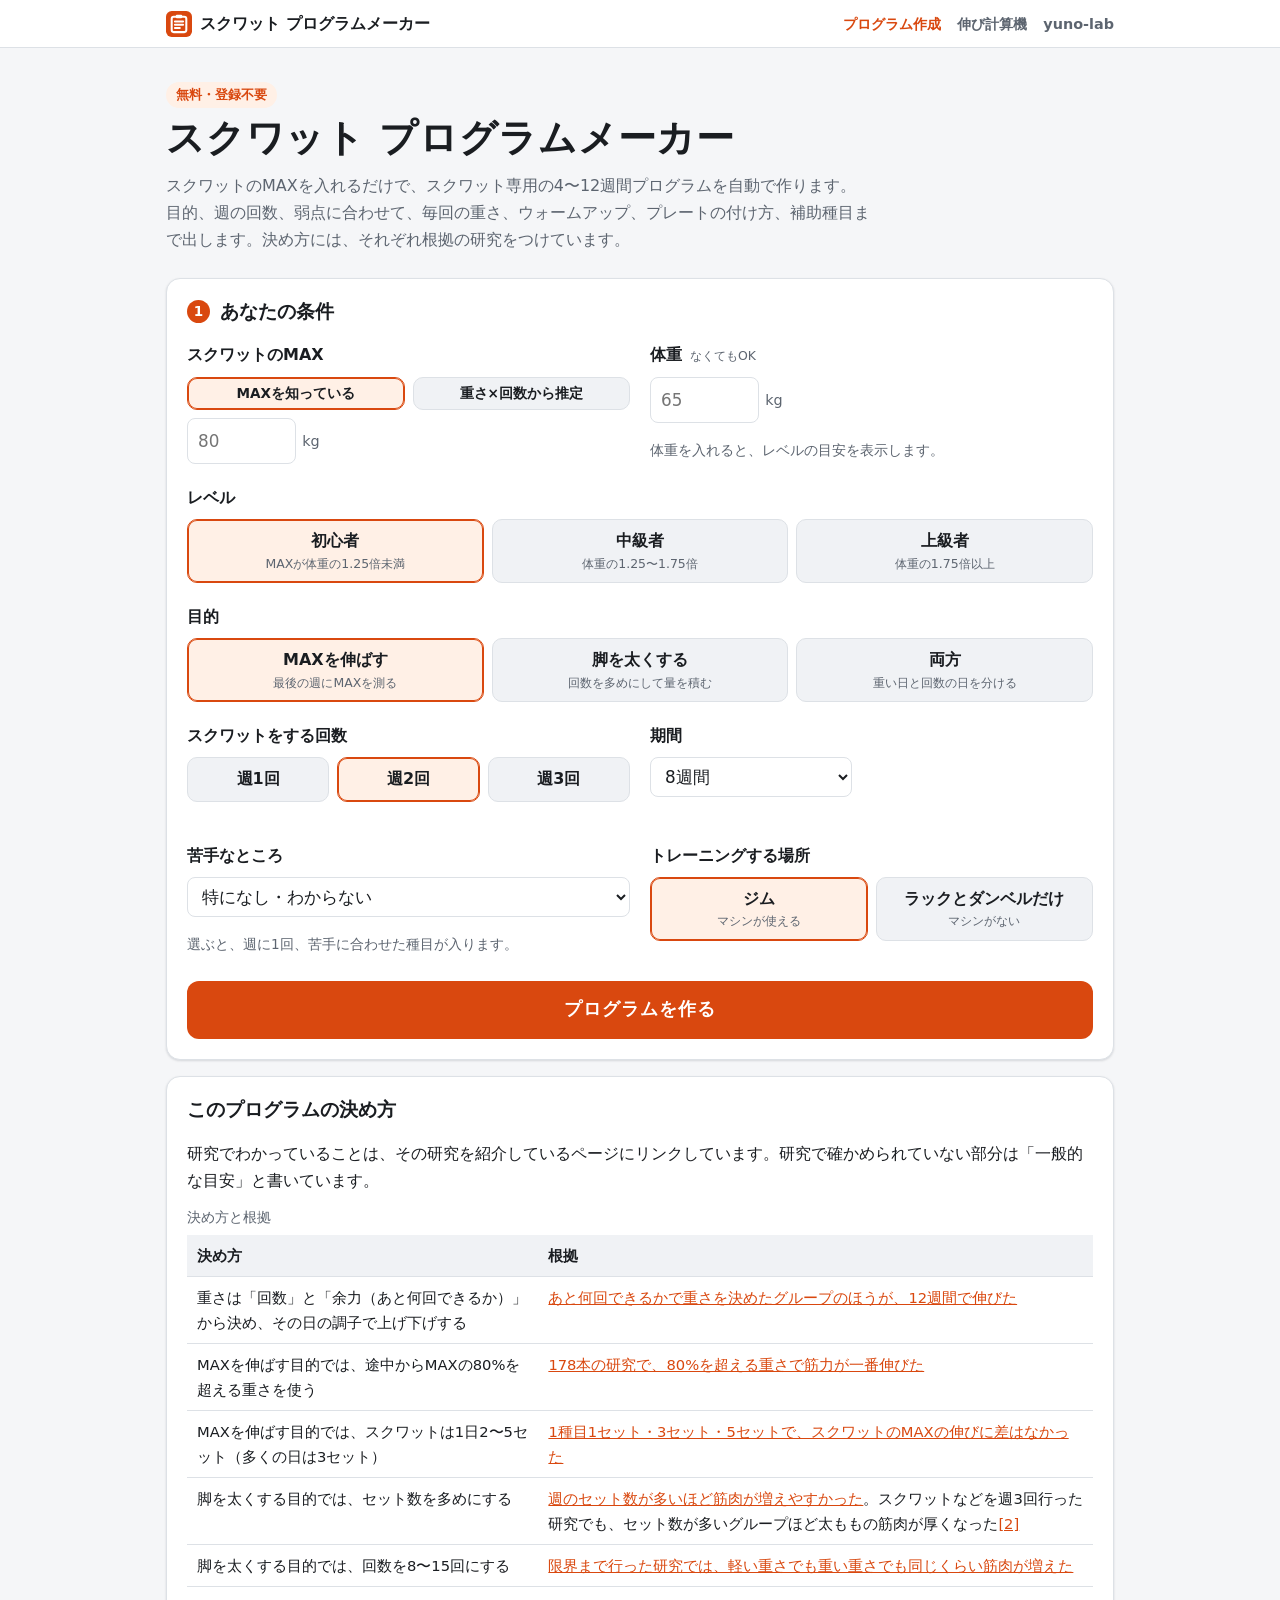
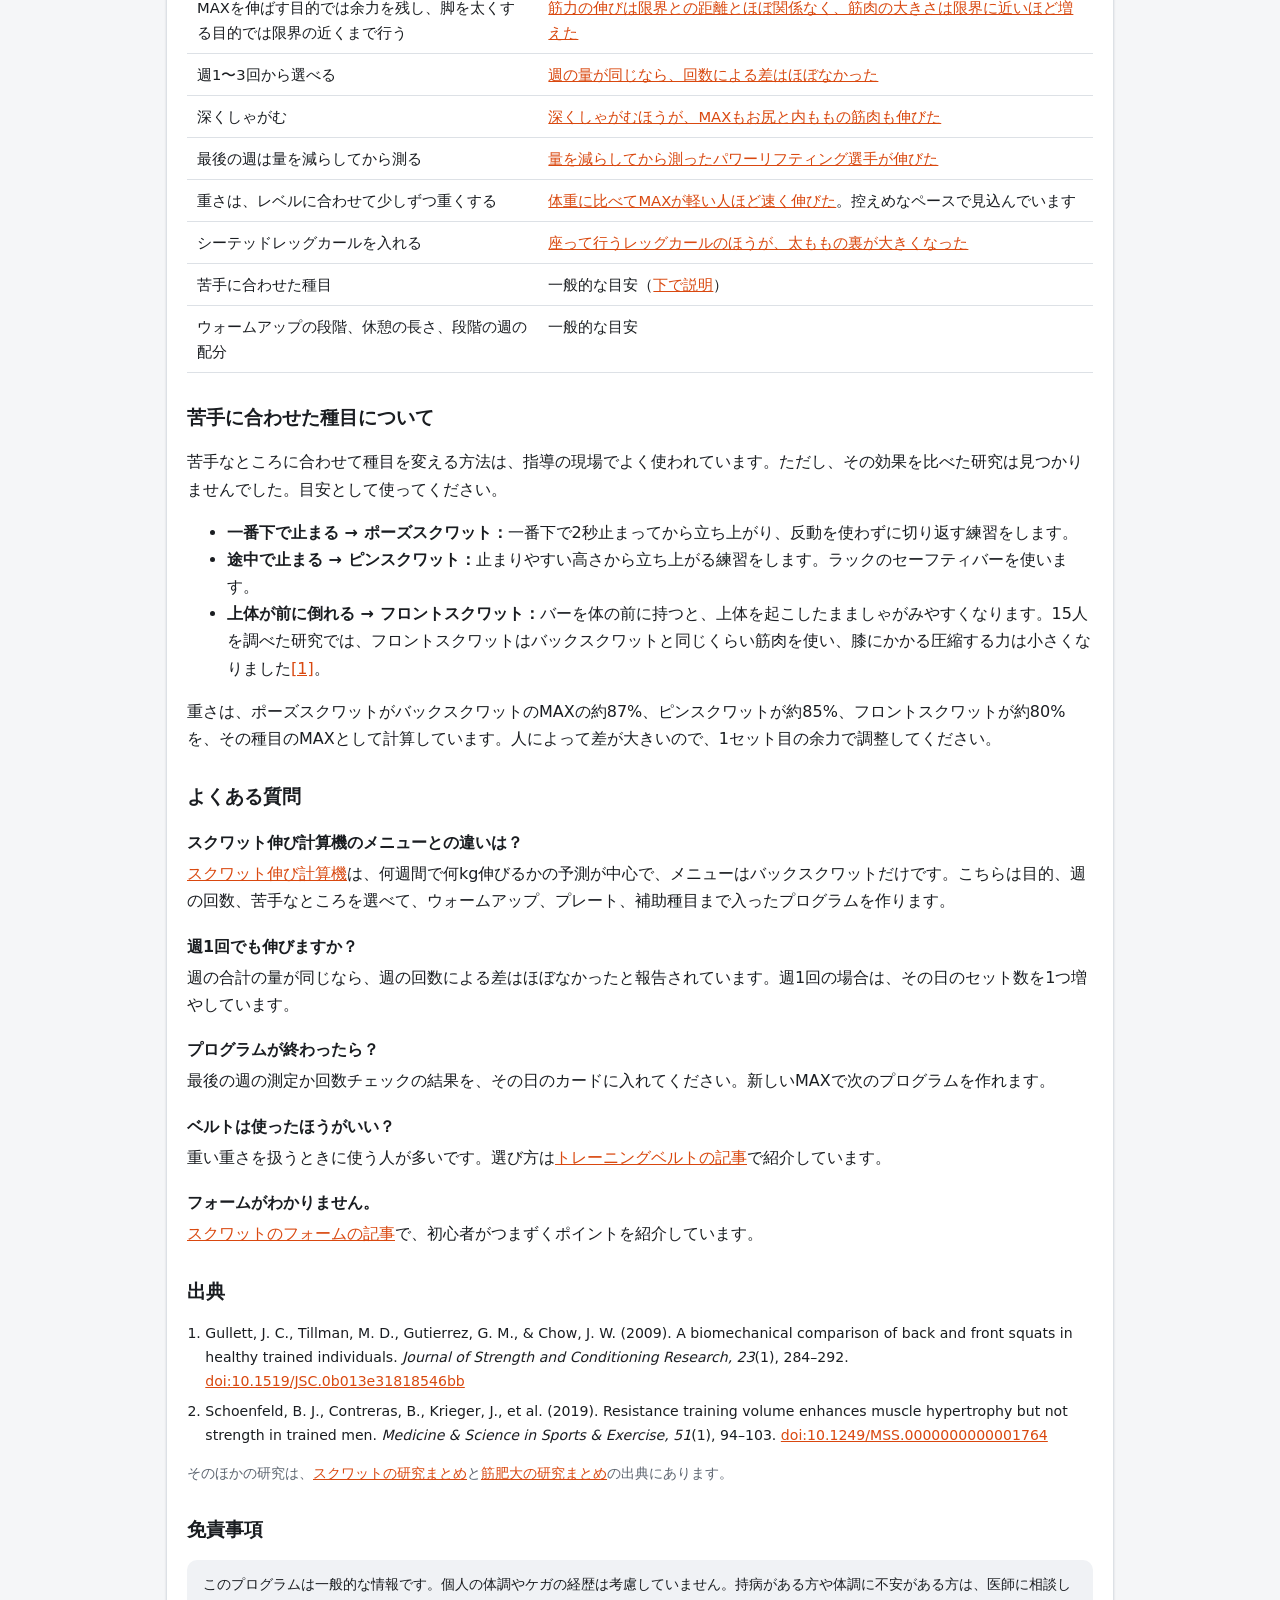
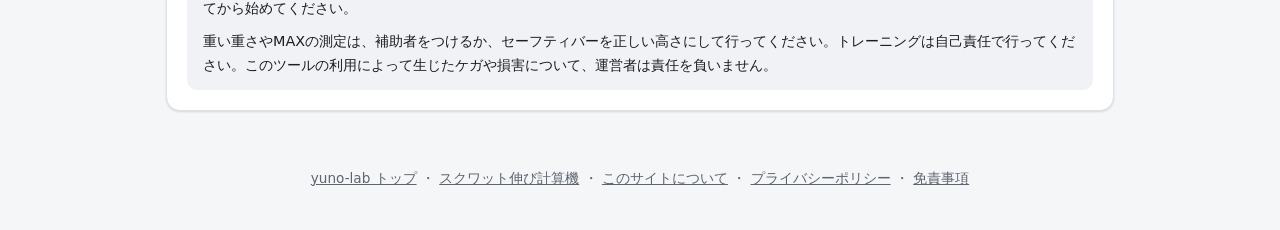
==== index.html @ 6d6df9e2 "Add squat program maker Builds a 4-12 week squat program from the lifter's max, level, goal, frequen" ====
<!doctype html>
<html lang="ja">
<head>
<meta charset="utf-8">
<meta name="viewport" content="width=device-width, initial-scale=1, viewport-fit=cover">
<title>スクワット プログラムメーカー｜MAXを入れるだけでスクワット専用メニューを自動作成</title>
<meta name="description" content="スクワットのMAXを入れるだけで、4〜12週間のスクワット専用プログラムを自動で作ります。目的（MAX・脚の太さ）、週の回数、弱点に合わせて、毎回の重さ、ウォームアップ、プレートの付け方、補助種目まで出します。研究にもとづく決め方で、根拠つき。無料・登録不要。">
<link rel="canonical" href="https://yuno-lab.com/squat-program/">
<meta property="og:type" content="website">
<meta property="og:title" content="スクワット プログラムメーカー">
<meta property="og:description" content="MAXを入れるだけで、スクワット専用の4〜12週間プログラムを自動で作ります。重さ、ウォームアップ、プレート、補助種目まで。">
<meta property="og:url" content="https://yuno-lab.com/squat-program/">
<meta property="og:image" content="https://yuno-lab.com/squat-program/og.png">
<meta property="og:locale" content="ja_JP">
<meta name="twitter:card" content="summary_large_image">
<meta name="theme-color" content="#d9480f">
<link rel="icon" href="favicon.svg" type="image/svg+xml">
<link rel="stylesheet" href="css/style.css">
<script type="application/ld+json">
{
  "@context": "https://schema.org",
  "@type": "WebApplication",
  "name": "スクワット プログラムメーカー",
  "url": "https://yuno-lab.com/squat-program/",
  "description": "スクワットのMAXを入れるだけで、目的・週の回数・弱点に合わせた4〜12週間のスクワット専用プログラムを自動で作るWebツール。",
  "applicationCategory": "HealthApplication",
  "operatingSystem": "All",
  "inLanguage": "ja",
  "offers": { "@type": "Offer", "price": "0", "priceCurrency": "JPY" }
}
</script>
<script async src="https://pagead2.googlesyndication.com/pagead/js/adsbygoogle.js?client=ca-pub-7280043806672538"
     crossorigin="anonymous"></script>
</head>
<body>

<nav class="topnav" aria-label="サイト内">
  <div class="wrap">
    <a class="brand" href="index.html"><img src="favicon.svg" alt="" width="26" height="26">スクワット プログラムメーカー</a>
    <ul>
      <li><a class="navlink" href="index.html" aria-current="page">プログラム作成</a></li>
      <li><a class="navlink" href="/squat-goal/">伸び計算機</a></li>
      <li><a class="navlink" href="/">yuno-lab</a></li>
    </ul>
  </div>
</nav>

<header class="site-header">
  <div class="wrap">
    <p class="eyebrow">無料・登録不要</p>
    <h1>スクワット プログラムメーカー</h1>
    <p class="lead">スクワットのMAXを入れるだけで、スクワット専用の4〜12週間プログラムを自動で作ります。目的、週の回数、弱点に合わせて、毎回の重さ、ウォームアップ、プレートの付け方、補助種目まで出します。決め方には、それぞれ根拠の研究をつけています。</p>
  </div>
</header>

<main class="wrap">

  <section class="card" id="form-section" aria-labelledby="form-title">
    <h2 id="form-title"><span class="step-num">1</span>あなたの条件</h2>
    <form id="prog-form" novalidate>
      <p class="error" id="form-error" role="alert" hidden></p>

      <div class="field-grid">
        <div class="field">
          <span class="field-name" id="max-label">スクワットのMAX</span>
          <div class="seg seg-compact seg-mini" role="radiogroup" aria-labelledby="max-label">
            <label><input type="radio" name="mode" value="max" checked><span>MAXを知っている</span></label>
            <label><input type="radio" name="mode" value="reps"><span>重さ×回数から推定</span></label>
          </div>
          <div id="max-field">
            <span class="num"><input type="number" name="max" inputmode="decimal" min="20" max="400" step="0.5" placeholder="80" aria-label="スクワットのMAX（kg）"><span class="unit">kg</span></span>
          </div>
          <div id="reps-field" hidden>
            <span class="num"><input type="number" name="liftW" inputmode="decimal" min="20" max="400" step="0.5" placeholder="70" aria-label="挙げた重さ（kg）"><span class="unit">kg</span></span>
            <span class="times">×</span>
            <span class="num"><input type="number" name="liftR" inputmode="numeric" min="1" max="20" step="1" placeholder="5" aria-label="回数"><span class="unit">回</span></span>
            <p class="hint" id="est-out" aria-live="polite"></p>
            <p class="hint">限界まで挙げた回数を入れます。10回を超える場合は、10回として計算します。</p>
          </div>
        </div>

        <label class="field">
          <span class="field-name">体重<small>なくてもOK</small></span>
          <span class="num"><input type="number" name="bw" inputmode="decimal" min="30" max="200" step="0.1" placeholder="65"><span class="unit">kg</span></span>
          <span class="hint" id="level-hint" aria-live="polite">体重を入れると、レベルの目安を表示します。</span>
        </label>
      </div>

      <fieldset>
        <legend>レベル</legend>
        <div class="seg">
          <label><input type="radio" name="level" value="beginner" checked><span>初心者<small>MAXが体重の1.25倍未満</small></span></label>
          <label><input type="radio" name="level" value="intermediate"><span>中級者<small>体重の1.25〜1.75倍</small></span></label>
          <label><input type="radio" name="level" value="advanced"><span>上級者<small>体重の1.75倍以上</small></span></label>
        </div>
      </fieldset>

      <fieldset>
        <legend>目的</legend>
        <div class="seg">
          <label><input type="radio" name="goal" value="strength" checked><span>MAXを伸ばす<small>最後の週にMAXを測る</small></span></label>
          <label><input type="radio" name="goal" value="hypertrophy"><span>脚を太くする<small>回数を多めにして量を積む</small></span></label>
          <label><input type="radio" name="goal" value="both"><span>両方<small>重い日と回数の日を分ける</small></span></label>
        </div>
      </fieldset>

      <div class="field-grid">
        <fieldset class="field">
          <legend>スクワットをする回数</legend>
          <div class="seg seg-compact">
            <label><input type="radio" name="freq" value="1"><span>週1回</span></label>
            <label><input type="radio" name="freq" value="2" checked><span>週2回</span></label>
            <label><input type="radio" name="freq" value="3"><span>週3回</span></label>
          </div>
        </fieldset>
        <label class="field">
          <span class="field-name">期間</span>
          <select name="weeks">
            <option value="4">4週間</option>
            <option value="6">6週間</option>
            <option value="8" selected>8週間</option>
            <option value="10">10週間</option>
            <option value="12">12週間</option>
          </select>
        </label>
      </div>

      <div class="field-grid">
        <label class="field">
          <span class="field-name">苦手なところ</span>
          <select name="weak" class="select-wide">
            <option value="none" selected>特になし・わからない</option>
            <option value="bottom">しゃがんだ一番下で止まる</option>
            <option value="middle">立ち上がる途中で止まる</option>
            <option value="lean">上体が前に倒れる</option>
          </select>
          <span class="hint">選ぶと、週に1回、苦手に合わせた種目が入ります。</span>
        </label>
        <fieldset class="field">
          <legend>トレーニングする場所</legend>
          <div class="seg">
            <label><input type="radio" name="equip" value="gym" checked><span>ジム<small>マシンが使える</small></span></label>
            <label><input type="radio" name="equip" value="rack"><span>ラックとダンベルだけ<small>マシンがない</small></span></label>
          </div>
        </fieldset>
      </div>

      <button type="submit" class="primary">プログラムを作る</button>
    </form>
  </section>

  <section id="result" aria-labelledby="result-title" hidden>
    <div class="card">
      <h2 id="result-title"><span class="step-num">2</span>あなたのスクワットプログラム</h2>
      <p class="summary-meta" id="summary-meta"></p>
      <ul class="summary-list fact-list" id="fact-list"></ul>
      <p class="progress-row"><span id="progress-text"></span><button type="button" class="link-btn" id="reset-done" hidden>チェックを消す</button></p>
      <p class="hint">「やった」のチェックは、この端末のブラウザだけに保存されます。</p>
      <p class="more-link"><a id="calc-link" href="/squat-goal/">この期間で何kg伸びそうか、スクワット伸び計算機で見る</a></p>

      <div class="rules">
        <p><strong>重さの調整：</strong>表の重さは目安です。1セット目で余力が指定より2回以上多ければ、次のセットから2.5〜5kg上げます。余力がなければ2.5〜5kg下げます。<a class="cite-chip" href="/squat-goal/evidence.html#autoreg">根拠</a></p>
        <p><strong>予定の回数ができなかったら：</strong>その日は無理をせずに終えて、次回は同じ重さでやり直します。2回続けてできなければ、MAXを5%下げて作り直します。<span class="cite-chip cite-none">一般的な目安</span></p>
        <p><strong>しゃがむ深さ：</strong>太ももが床と平行になるより深くしゃがみます。<a class="cite-chip" href="/squat-goal/evidence.html#depth">根拠</a></p>
      </div>

      <div class="actions">
        <button type="button" class="secondary" id="share-btn">このプログラムのリンクをコピー</button>
        <button type="button" class="secondary" id="print-btn">印刷する</button>
      </div>
      <div class="share-box" id="share-box" hidden>
        <input type="text" id="share-url" readonly aria-label="共有リンク">
        <p class="share-status" id="share-status" role="status"></p>
      </div>
    </div>

    <div class="tabs" role="tablist" aria-label="週を選ぶ" id="week-tabs"></div>
    <div id="week-panels"></div>
    <p class="warmup-note">プレートは、20kgのバーに付ける片側の重さ（kg）です。痛みが出た種目は中止してください。ベンチプレスやデッドリフトも組みたい場合は、<a href="/big3-menu/">BIG3 メニューメーカー</a>を使ってください。</p>
  </section>

  <section class="card article" aria-labelledby="how-title">
    <h2 id="how-title">このプログラムの決め方</h2>
    <p>研究でわかっていることは、その研究を紹介しているページにリンクしています。研究で確かめられていない部分は「一般的な目安」と書いています。</p>
    <div class="table-wrap">
      <table class="data-table">
        <caption>決め方と根拠</caption>
        <thead><tr><th scope="col">決め方</th><th scope="col">根拠</th></tr></thead>
        <tbody>
          <tr><td>重さは「回数」と「余力（あと何回できるか）」から決め、その日の調子で上げ下げする</td><td><a href="/squat-goal/evidence.html#autoreg">あと何回できるかで重さを決めたグループのほうが、12週間で伸びた</a></td></tr>
          <tr><td>MAXを伸ばす目的では、途中からMAXの80%を超える重さを使う</td><td><a href="/squat-goal/evidence.html#load">178本の研究で、80%を超える重さで筋力が一番伸びた</a></td></tr>
          <tr><td>MAXを伸ばす目的では、スクワットは1日2〜5セット（多くの日は3セット）</td><td><a href="/squat-goal/evidence.html#volume">1種目1セット・3セット・5セットで、スクワットのMAXの伸びに差はなかった</a></td></tr>
          <tr><td>脚を太くする目的では、セット数を多めにする</td><td><a href="/body-menu/evidence.html#volume">週のセット数が多いほど筋肉が増えやすかった</a>。スクワットなどを週3回行った研究でも、セット数が多いグループほど太ももの筋肉が厚くなった<a href="#ref-2">[2]</a></td></tr>
          <tr><td>脚を太くする目的では、回数を8〜15回にする</td><td><a href="/body-menu/evidence.html#load">限界まで行った研究では、軽い重さでも重い重さでも同じくらい筋肉が増えた</a></td></tr>
          <tr><td>MAXを伸ばす目的では余力を残し、脚を太くする目的では限界の近くまで行う</td><td><a href="/squat-goal/evidence.html#failure">筋力の伸びは限界との距離とほぼ関係なく、筋肉の大きさは限界に近いほど増えた</a></td></tr>
          <tr><td>週1〜3回から選べる</td><td><a href="/squat-goal/evidence.html#frequency">週の量が同じなら、回数による差はほぼなかった</a></td></tr>
          <tr><td>深くしゃがむ</td><td><a href="/squat-goal/evidence.html#depth">深くしゃがむほうが、MAXもお尻と内ももの筋肉も伸びた</a></td></tr>
          <tr><td>最後の週は量を減らしてから測る</td><td><a href="/squat-goal/evidence.html#taper">量を減らしてから測ったパワーリフティング選手が伸びた</a></td></tr>
          <tr><td>重さは、レベルに合わせて少しずつ重くする</td><td><a href="/squat-goal/evidence.html#rate">体重に比べてMAXが軽い人ほど速く伸びた</a>。控えめなペースで見込んでいます</td></tr>
          <tr><td>シーテッドレッグカールを入れる</td><td><a href="/body-menu/evidence.html#length">座って行うレッグカールのほうが、太ももの裏が大きくなった</a></td></tr>
          <tr><td>苦手に合わせた種目</td><td>一般的な目安（<a href="#weak">下で説明</a>）</td></tr>
          <tr><td>ウォームアップの段階、休憩の長さ、段階の週の配分</td><td>一般的な目安</td></tr>
        </tbody>
      </table>
    </div>

    <h2 id="weak">苦手に合わせた種目について</h2>
    <p>苦手なところに合わせて種目を変える方法は、指導の現場でよく使われています。ただし、その効果を比べた研究は見つかりませんでした。目安として使ってください。</p>
    <ul>
      <li><strong>一番下で止まる → ポーズスクワット：</strong>一番下で2秒止まってから立ち上がり、反動を使わずに切り返す練習をします。</li>
      <li><strong>途中で止まる → ピンスクワット：</strong>止まりやすい高さから立ち上がる練習をします。ラックのセーフティバーを使います。</li>
      <li><strong>上体が前に倒れる → フロントスクワット：</strong>バーを体の前に持つと、上体を起こしたまましゃがみやすくなります。15人を調べた研究では、フロントスクワットはバックスクワットと同じくらい筋肉を使い、膝にかかる圧縮する力は小さくなりました<a href="#ref-1">[1]</a>。</li>
    </ul>
    <p>重さは、ポーズスクワットがバックスクワットのMAXの約87%、ピンスクワットが約85%、フロントスクワットが約80%を、その種目のMAXとして計算しています。人によって差が大きいので、1セット目の余力で調整してください。</p>

    <h2>よくある質問</h2>
    <h3>スクワット伸び計算機のメニューとの違いは？</h3>
    <p><a href="/squat-goal/">スクワット伸び計算機</a>は、何週間で何kg伸びるかの予測が中心で、メニューはバックスクワットだけです。こちらは目的、週の回数、苦手なところを選べて、ウォームアップ、プレート、補助種目まで入ったプログラムを作ります。</p>
    <h3>週1回でも伸びますか？</h3>
    <p>週の合計の量が同じなら、週の回数による差はほぼなかったと報告されています。週1回の場合は、その日のセット数を1つ増やしています。</p>
    <h3>プログラムが終わったら？</h3>
    <p>最後の週の測定か回数チェックの結果を、その日のカードに入れてください。新しいMAXで次のプログラムを作れます。</p>
    <h3>ベルトは使ったほうがいい？</h3>
    <p>重い重さを扱うときに使う人が多いです。選び方は<a href="/big3-menu/articles/belt.html">トレーニングベルトの記事</a>で紹介しています。</p>
    <h3>フォームがわかりません。</h3>
    <p><a href="/big3-menu/articles/squat-form.html">スクワットのフォームの記事</a>で、初心者がつまずくポイントを紹介しています。</p>

    <h2 id="refs">出典</h2>
    <ol class="ref-list">
      <li id="ref-1">Gullett, J. C., Tillman, M. D., Gutierrez, G. M., &amp; Chow, J. W. (2009). A biomechanical comparison of back and front squats in healthy trained individuals. <i>Journal of Strength and Conditioning Research, 23</i>(1), 284–292. <a href="https://doi.org/10.1519/JSC.0b013e31818546bb">doi:10.1519/JSC.0b013e31818546bb</a></li>
      <li id="ref-2">Schoenfeld, B. J., Contreras, B., Krieger, J., et al. (2019). Resistance training volume enhances muscle hypertrophy but not strength in trained men. <i>Medicine &amp; Science in Sports &amp; Exercise, 51</i>(1), 94–103. <a href="https://doi.org/10.1249/MSS.0000000000001764">doi:10.1249/MSS.0000000000001764</a></li>
    </ol>
    <p class="cite">そのほかの研究は、<a href="/squat-goal/evidence.html">スクワットの研究まとめ</a>と<a href="/body-menu/evidence.html">筋肥大の研究まとめ</a>の出典にあります。</p>

    <h2 id="disclaimer">免責事項</h2>
    <div class="disclaimer">
      <p>このプログラムは一般的な情報です。個人の体調やケガの経歴は考慮していません。持病がある方や体調に不安がある方は、医師に相談してから始めてください。</p>
      <p>重い重さやMAXの測定は、補助者をつけるか、セーフティバーを正しい高さにして行ってください。トレーニングは自己責任で行ってください。このツールの利用によって生じたケガや損害について、運営者は責任を負いません。</p>
    </div>
  </section>
</main>

<footer class="site-footer">
  <div class="wrap">
    <a href="/">yuno-lab トップ</a>
    <span aria-hidden="true">・</span>
    <a href="/squat-goal/">スクワット伸び計算機</a>
    <span aria-hidden="true">・</span>
    <a href="/about.html">このサイトについて</a>
    <span aria-hidden="true">・</span>
    <a href="/privacy.html">プライバシーポリシー</a>
    <span aria-hidden="true">・</span>
    <a href="#disclaimer">免責事項</a>
  </div>
</footer>

<script src="js/sp-data.js"></script>
<script src="js/sp-program.js"></script>
<script src="js/app.js"></script>
</body>
</html>
---- css/style.css ----
/* BIG3 メニューメーカー */

:root {
  --bg: #f5f6f8;
  --surface: #ffffff;
  --surface-2: #f0f2f5;
  --text: #1a1d21;
  --muted: #5d6570;
  --border: #dde1e6;
  --accent: #d9480f;
  --accent-hover: #bf3f0c;
  --accent-ink: #ffffff;
  --accent-soft: #fff0e6;
  --light: #1864ab;
  --light-soft: #e7f0fa;
  --test: #a61e4d;
  --test-soft: #fcebf1;
  --acc: #5f3dc4;
  --acc-soft: #efeafd;
  --error: #c92a2a;
  --error-soft: #fdecec;
  --radius: 14px;
  --shadow: 0 1px 2px rgba(16, 24, 40, .06), 0 1px 3px rgba(16, 24, 40, .08);
  color-scheme: light;
}

@media (prefers-color-scheme: dark) {
  :root {
    --bg: #0f1216;
    --surface: #171b21;
    --surface-2: #1f252c;
    --text: #e6e8eb;
    --muted: #9aa3ad;
    --border: #2b323a;
    --accent: #ff8b4d;
    --accent-hover: #ffa06b;
    --accent-ink: #1b0d05;
    --accent-soft: #2c1a10;
    --light: #74b0f0;
    --light-soft: #132436;
    --test: #f283a9;
    --test-soft: #34161f;
    --acc: #b3a1f7;
    --acc-soft: #221c38;
    --error: #ff8787;
    --error-soft: #3a1717;
    --shadow: none;
    color-scheme: dark;
  }
}

* { box-sizing: border-box; }

html { -webkit-text-size-adjust: 100%; }

body {
  margin: 0;
  background: var(--bg);
  color: var(--text);
  font-family: "Hiragino Sans", "Hiragino Kaku Gothic ProN", "Noto Sans JP", "Yu Gothic UI", "Yu Gothic", Meiryo, system-ui, sans-serif;
  font-size: 16px;
  line-height: 1.7;
  padding-top: env(safe-area-inset-top, 0px);
  padding-bottom: env(safe-area-inset-bottom, 0px);
}

[hidden] { display: none !important; }

a { color: var(--accent); }

.wrap {
  max-width: 980px;
  margin: 0 auto;
  padding-inline: 16px;
}

/* ---- ヘッダー ---- */
.site-header { padding-block: 32px 8px; }
.eyebrow {
  display: inline-block;
  margin: 0 0 6px;
  padding: 2px 10px;
  border-radius: 999px;
  background: var(--accent-soft);
  color: var(--accent);
  font-size: .8rem;
  font-weight: 700;
}
.site-header h1 {
  margin: 0;
  font-size: clamp(1.7rem, 6vw, 2.4rem);
  line-height: 1.25;
  letter-spacing: .02em;
}
.lead { margin: 10px 0 0; color: var(--muted); max-width: 44em; }

main { padding-bottom: 32px; }

/* ---- カード ---- */
.card {
  background: var(--surface);
  border: 1px solid var(--border);
  border-radius: var(--radius);
  padding: 20px;
  margin-block: 16px;
  box-shadow: var(--shadow);
}
h2 { font-size: 1.2rem; margin: 0 0 16px; line-height: 1.4; display: flex; align-items: center; gap: 10px; }
.step-num {
  display: inline-grid;
  place-items: center;
  width: 1.7em;
  height: 1.7em;
  border-radius: 50%;
  background: var(--accent);
  color: var(--accent-ink);
  font-size: .85rem;
  flex: none;
}
.hint { color: var(--muted); font-size: .85rem; margin: 8px 0 0; }

/* ---- フォーム ---- */
fieldset { border: 0; margin: 0 0 20px; padding: 0; min-width: 0; }
legend { font-weight: 700; margin-bottom: 8px; padding: 0; }

.seg { display: flex; flex-wrap: wrap; gap: 8px; }
.seg label { position: relative; flex: 1 1 180px; }
.seg-compact label { flex-basis: 96px; }
.seg input {
  position: absolute;
  inset: 0;
  width: 100%;
  height: 100%;
  margin: 0;
  opacity: 0;
  cursor: pointer;
}
.seg span {
  display: block;
  height: 100%;
  padding: 10px 12px;
  border: 1px solid var(--border);
  border-radius: 10px;
  background: var(--surface-2);
  text-align: center;
  font-weight: 700;
  line-height: 1.4;
  cursor: pointer;
}
.seg small { display: block; margin-top: 2px; font-weight: 400; font-size: .78rem; color: var(--muted); }
.seg input:checked + span {
  border-color: var(--accent);
  background: var(--accent-soft);
  box-shadow: inset 0 0 0 1px var(--accent);
}
.seg input:focus-visible + span { outline: 3px solid var(--accent); outline-offset: 2px; }

.lifts { display: grid; gap: 10px; margin-bottom: 20px; }
.lift-row {
  display: grid;
  grid-template-columns: 15em 1fr;
  align-items: center;
  gap: 8px 12px;
  padding: 12px;
  border: 1px solid var(--border);
  border-radius: 10px;
  background: var(--surface-2);
}
.lift-name { font-weight: 700; line-height: 1.4; white-space: nowrap; }
.lift-name small { margin-left: 6px; font-weight: 400; font-size: .75rem; color: var(--muted); }
.lift-row.is-off .inputs { opacity: .45; }
.inputs { display: flex; flex-wrap: wrap; align-items: center; gap: 8px; }
.inputs .mode-reps { display: inline-flex; flex-wrap: wrap; align-items: center; gap: 8px; }
.num { display: inline-flex; align-items: center; gap: 6px; }
.num input {
  width: 6.5em;
  padding: 8px 10px;
  border: 1px solid var(--border);
  border-radius: 8px;
  background: var(--surface);
  color: var(--text);
  font: inherit;
  font-size: 1.05rem;
  font-variant-numeric: tabular-nums;
}
.num input:focus { outline: 2px solid var(--accent); outline-offset: 1px; }
.num input:disabled { cursor: not-allowed; }
.times { color: var(--muted); }
.check { display: inline-flex; align-items: center; gap: 8px; cursor: pointer; }
.check input { width: 18px; height: 18px; margin: 0; accent-color: var(--accent); flex: none; }

@media (max-width: 560px) {
  .lift-row { grid-template-columns: 1fr; }
}

.error {
  margin: 0 0 16px;
  padding: 10px 12px;
  border-radius: 8px;
  background: var(--error-soft);
  color: var(--error);
  font-weight: 700;
}

button { font: inherit; cursor: pointer; }
.primary {
  width: 100%;
  padding: 14px 20px;
  border: 0;
  border-radius: 12px;
  background: var(--accent);
  color: var(--accent-ink);
  font-size: 1.1rem;
  font-weight: 800;
  letter-spacing: .05em;
}
.primary:hover { background: var(--accent-hover); }
.primary:focus-visible, .secondary:focus-visible { outline: 3px solid var(--accent); outline-offset: 2px; }
.secondary {
  padding: 10px 16px;
  border: 1px solid var(--border);
  border-radius: 10px;
  background: var(--surface);
  color: var(--text);
  font-weight: 700;
}
.secondary:hover { border-color: var(--accent); }
.actions { display: flex; flex-wrap: wrap; gap: 8px; margin-top: 16px; }

/* ---- 結果: 概要 ---- */
.summary-meta { margin: -8px 0 12px; color: var(--muted); }
.summary-list {
  list-style: none;
  margin: 0;
  padding: 0;
  display: grid;
  grid-template-columns: repeat(auto-fit, minmax(140px, 1fr));
  gap: 8px;
}
.summary-list li {
  display: flex;
  flex-direction: column;
  padding: 10px 12px;
  border-radius: 10px;
  background: var(--surface-2);
}
.sum-name { font-weight: 700; }
.sum-val { font-variant-numeric: tabular-nums; }
.sum-tm { color: var(--muted); font-size: .85rem; font-variant-numeric: tabular-nums; }
.share-box { margin-top: 12px; }
.share-box input {
  width: 100%;
  padding: 8px 10px;
  border: 1px solid var(--border);
  border-radius: 8px;
  background: var(--surface-2);
  color: var(--text);
  font: inherit;
  font-size: .85rem;
}
.share-status { margin: 6px 0 0; color: var(--muted); font-size: .85rem; }

/* ---- 結果: 週タブ ---- */
.tabs {
  position: sticky;
  top: env(safe-area-inset-top, 0px);
  z-index: 5;
  display: flex;
  gap: 6px;
  margin-top: 8px;
  padding: 8px 2px;
  overflow-x: auto;
  background: var(--bg);
  scrollbar-width: thin;
}
.tab {
  flex: 0 0 auto;
  display: flex;
  flex-direction: column;
  align-items: center;
  min-width: 64px;
  padding: 6px 10px;
  border: 1px solid var(--border);
  border-radius: 10px;
  background: var(--surface);
  color: var(--text);
  font-weight: 700;
  line-height: 1.35;
}
.tab-tag { font-size: .7rem; color: var(--muted); }
.tab.is-light .tab-tag { color: var(--light); }
.tab.is-test .tab-tag { color: var(--test); }
.tab[aria-selected="true"] { background: var(--accent); border-color: var(--accent); color: var(--accent-ink); }
.tab[aria-selected="true"] .tab-tag { color: inherit; }
.tab:focus-visible { outline: 3px solid var(--accent); outline-offset: 2px; }

/* ---- 結果: 週と日 ---- */
.week-head h3 { margin: 12px 0 4px; font-size: 1.3rem; display: flex; align-items: center; flex-wrap: wrap; gap: 8px; }
.week-note { margin: 0 0 12px; color: var(--muted); }
.days { display: grid; grid-template-columns: repeat(auto-fill, minmax(280px, 1fr)); gap: 12px; }
.day {
  padding: 16px;
  border: 1px solid var(--border);
  border-radius: var(--radius);
  background: var(--surface);
  box-shadow: var(--shadow);
}
.day-title { margin: 0 0 10px; font-size: 1.05rem; display: flex; align-items: center; gap: 8px; }
.ex-list { list-style: none; margin: 0; padding: 0; display: grid; gap: 10px; }
.ex {
  padding: 10px 12px;
  border-left: 4px solid var(--accent);
  border-radius: 10px;
  background: var(--surface-2);
}
.ex.is-light { border-left-color: var(--light); }
.ex.ex-acc { border-left-color: var(--acc); }
.ex-top { display: flex; align-items: center; gap: 6px; font-weight: 700; }
.ex-load { display: flex; align-items: baseline; flex-wrap: wrap; gap: 4px 12px; }
.ex-weight { font-size: 1.65rem; font-weight: 800; line-height: 1.2; font-variant-numeric: tabular-nums; }
.ex-weight small { margin-left: 2px; font-size: .9rem; font-weight: 700; }
.ex-sets { font-weight: 700; }
.ex-meta { display: flex; flex-wrap: wrap; gap: 2px 14px; color: var(--muted); font-size: .85rem; }

.badge {
  display: inline-block;
  padding: 1px 8px;
  border-radius: 999px;
  background: var(--accent-soft);
  color: var(--accent);
  font-size: .72rem;
  font-weight: 700;
  line-height: 1.6;
  white-space: nowrap;
}
.badge-light { background: var(--light-soft); color: var(--light); }
.badge-test { background: var(--test-soft); color: var(--test); }
.badge-acc { background: var(--acc-soft); color: var(--acc); }

.day-test { border-color: var(--test); }
.day-lead { margin: 0 0 12px; color: var(--muted); font-size: .88rem; }
.test-lift { margin-bottom: 14px; padding: 10px 12px; border-radius: 10px; background: var(--surface-2); }
.test-lift h5 { margin: 0 0 4px; font-size: 1rem; }
.test-steps { margin: 0; padding-left: 1.4em; font-variant-numeric: tabular-nums; }
.test-steps li { margin: 3px 0; line-height: 1.45; }
.ts-weight { font-weight: 700; }
.ts-note { display: block; color: var(--muted); font-size: .8rem; }
.test-steps li.is-attempt .ts-weight { color: var(--test); }
.test-next { margin: 6px 0 0; font-size: .88rem; }

.warmup-note { margin-top: 16px; color: var(--muted); font-size: .9rem; }

/* ---- 解説 ---- */
.article h2 { margin-top: 32px; }
.article h2:first-child { margin-top: 0; }
.article h3 { margin: 18px 0 4px; font-size: 1rem; }
.article p { margin: 0 0 8px; }
.article ol { padding-left: 1.3em; }
.table-wrap { overflow-x: auto; margin-top: 12px; }
.plan-table { width: 100%; min-width: 320px; border-collapse: collapse; font-size: .92rem; font-variant-numeric: tabular-nums; }
.plan-table caption { text-align: left; color: var(--muted); font-size: .85rem; padding-bottom: 6px; }
.plan-table th, .plan-table td { padding: 8px 10px; border-bottom: 1px solid var(--border); text-align: left; white-space: nowrap; }
.plan-table thead th { background: var(--surface-2); }
.plan-table tr.is-light td { color: var(--light); }
.plan-table tr.is-test td { color: var(--test); }
.disclaimer { padding: 12px 16px; border-radius: 10px; background: var(--surface-2); font-size: .9rem; }
.disclaimer p:last-child { margin-bottom: 0; }

/* ---- フッター ---- */
.site-footer { padding-block: 8px 40px; text-align: center; color: var(--muted); font-size: .85rem; }
.site-footer a { color: inherit; }

/* ---- プライバシーポリシーなど本文ページ ---- */
.doc h2 { margin-top: 28px; }
.doc h2:first-of-type { margin-top: 0; }
.doc ul { padding-left: 1.3em; }
.back-link { display: inline-block; margin-top: 16px; }

/* ---- 上部ナビ ---- */
.topnav { border-bottom: 1px solid var(--border); background: var(--surface); }
.topnav .wrap {
  display: flex;
  flex-wrap: wrap;
  align-items: center;
  justify-content: space-between;
  gap: 6px 16px;
  padding-block: 10px;
}
.brand { display: inline-flex; align-items: center; gap: 8px; color: var(--text); font-weight: 800; text-decoration: none; }
.brand img { width: 26px; height: 26px; }
.topnav ul { display: flex; flex-wrap: wrap; gap: 4px 16px; margin: 0; padding: 0; list-style: none; }
.navlink { color: var(--muted); font-size: .9rem; font-weight: 700; text-decoration: none; }
.navlink:hover, .navlink[aria-current="page"] { color: var(--accent); }

/* ---- 記事ページ ---- */
.post { max-width: 760px; margin-inline: auto; }
.breadcrumb { margin: 16px 0 0; color: var(--muted); font-size: .8rem; }
.breadcrumb a { color: inherit; }
.post-header h1 { margin: 8px 0; font-size: clamp(1.5rem, 5vw, 2rem); line-height: 1.4; }
.post-meta { margin: 0; color: var(--muted); font-size: .85rem; }
.post-lead { margin: 16px 0 0; font-size: 1.05rem; }
.post-body { font-size: 1.02rem; }
.post-body h2 {
  display: block;
  margin: 36px 0 12px;
  padding-bottom: 6px;
  border-bottom: 2px solid var(--accent-soft);
  font-size: 1.3rem;
}
.post-body h3 { margin: 24px 0 8px; font-size: 1.08rem; }
.post-body p { margin: 0 0 14px; }
.post-body ul, .post-body ol { margin: 0 0 14px; padding-left: 1.4em; }
.post-body li { margin: 4px 0; }
.toc { margin: 20px 0 8px; padding: 12px 16px; border-radius: 10px; background: var(--surface-2); }
.toc p { margin: 0 0 4px; font-weight: 700; }
.toc ol { margin: 0; padding-left: 1.3em; }
.toc a { color: var(--text); }
.callout { margin: 16px 0; padding: 12px 16px; border-left: 4px solid var(--accent); border-radius: 0 10px 10px 0; background: var(--accent-soft); }
.callout.warn { border-left-color: var(--test); background: var(--test-soft); }
.callout.info { border-left-color: var(--light); background: var(--light-soft); }
.callout p:last-child, .callout ul:last-child { margin-bottom: 0; }
.data-table { width: 100%; min-width: 320px; border-collapse: collapse; font-size: .92rem; font-variant-numeric: tabular-nums; }
.data-table caption { padding-bottom: 6px; color: var(--muted); font-size: .85rem; text-align: left; }
.data-table th, .data-table td { padding: 8px 10px; border-bottom: 1px solid var(--border); text-align: left; vertical-align: top; }
.data-table thead th { background: var(--surface-2); white-space: nowrap; }
.cta { margin: 36px 0 8px; padding: 20px; border-radius: var(--radius); background: var(--accent-soft); text-align: center; }
.cta p { margin: 0 0 12px; font-weight: 700; }
.btn-link {
  display: inline-block;
  padding: 12px 22px;
  border-radius: 12px;
  background: var(--accent);
  color: var(--accent-ink);
  font-weight: 800;
  text-decoration: none;
}
.btn-link:hover { background: var(--accent-hover); }
.btn-link:focus-visible { outline: 3px solid var(--accent); outline-offset: 2px; }
.section-title { display: block; margin: 32px 0 12px; font-size: 1.1rem; }
.article-list {
  display: grid;
  grid-template-columns: repeat(auto-fill, minmax(260px, 1fr));
  gap: 12px;
  margin: 0;
  padding: 0;
  list-style: none;
}
.article-list a {
  display: block;
  height: 100%;
  padding: 16px;
  border: 1px solid var(--border);
  border-radius: var(--radius);
  background: var(--surface);
  color: var(--text);
  text-decoration: none;
  box-shadow: var(--shadow);
}
.article-list a:hover { border-color: var(--accent); }
.al-title { display: block; margin-bottom: 6px; font-weight: 800; line-height: 1.45; }
.al-desc { display: block; color: var(--muted); font-size: .88rem; line-height: 1.6; }
.calc {
  display: flex;
  flex-wrap: wrap;
  align-items: center;
  gap: 8px;
  margin: 12px 0 16px;
  padding: 16px;
  border-radius: 10px;
  background: var(--surface-2);
}
.calc-result { width: 100%; margin: 4px 0 0 !important; font-size: 1.2rem; font-weight: 800; font-variant-numeric: tabular-nums; }

/* ---- 印刷 ---- */
@media print {
  :root {
    --bg: #fff; --surface: #fff; --surface-2: #f3f4f6; --text: #000; --muted: #444; --border: #bbb;
    --accent: #b33c0c; --accent-soft: #fff; --light: #14508a; --light-soft: #fff;
    --test: #8a1a40; --test-soft: #fff; --acc: #4a2fa0; --acc-soft: #fff; --shadow: none;
    color-scheme: light;
  }
  body { font-size: 11pt; }
  .topnav, .site-header .eyebrow, .lead, #form-section, .tabs, .actions, .share-box, .article, .more-articles, .site-footer, .day-test button { display: none !important; }
  .site-header { padding-block: 0; }
  .week-panel[hidden] { display: block !important; }
  .week-panel { break-after: page; }
  .days { grid-template-columns: repeat(2, 1fr); }
  .day, .ex, .test-lift { break-inside: avoid; }
}

/* ---- ボディメイク メニューメーカー専用 ---- */
.sets-table { width: 100%; border-collapse: collapse; font-size: .92rem; font-variant-numeric: tabular-nums; }
.sets-table th, .sets-table td { padding: 6px 8px; border-bottom: 1px solid var(--border); text-align: left; vertical-align: middle; }
.sets-table thead th { background: var(--surface-2); white-space: nowrap; font-size: .85rem; }
.sets-table td.cell-num { white-space: nowrap; }
.sets-bar { position: relative; height: 8px; min-width: 80px; border-radius: 999px; background: var(--surface-2); overflow: hidden; }
.sets-bar span { position: absolute; inset: 0 auto 0 0; border-radius: 999px; background: var(--accent); }
.sets-bar.is-low span { background: var(--light); }
.rules { margin: 12px 0 0; padding: 12px 16px; border-radius: 10px; background: var(--surface-2); font-size: .92rem; }
.rules p { margin: 0 0 6px; }
.rules p:last-child { margin-bottom: 0; }
.ex-cue { margin: 4px 0 0; color: var(--muted); font-size: .82rem; line-height: 1.55; }
.badge-long { background: var(--acc-soft); color: var(--acc); }
.badge-part { background: var(--surface); color: var(--muted); border: 1px solid var(--border); }
.day-minutes { margin-left: auto; color: var(--muted); font-size: .85rem; font-weight: 700; white-space: nowrap; }
.ex.ex-iso { border-left-color: var(--acc); }
.ex-sets-big { font-size: 1.15rem; font-weight: 800; }
.cite { color: var(--muted); font-size: .85rem; }
.ref-list { padding-left: 1.4em; font-size: .88rem; }
.ref-list li { margin: 6px 0; word-break: break-word; }
.sets-table th[scope="row"] { white-space: nowrap; font-weight: 700; }
.sets-table td.cell-num.is-low { color: var(--light); font-weight: 700; }
@media (max-width: 480px) {
  .sets-table th:last-child, .sets-table td:last-child { display: none; }
  .sets-table th, .sets-table td { padding: 6px 6px; }
}

/* ---- スクワット伸び計算機専用 ---- */
.field-grid { display: grid; grid-template-columns: repeat(auto-fit, minmax(240px, 1fr)); gap: 16px 20px; margin-bottom: 20px; }
.field { display: flex; flex-direction: column; gap: 8px; min-width: 0; }
.field-name { font-weight: 700; }
.field-name small { margin-left: 8px; font-weight: 400; font-size: .78rem; color: var(--muted); }
.unit { color: var(--muted); font-size: .9rem; }
#reps-field { display: flex; flex-wrap: wrap; align-items: center; gap: 8px; }
#reps-field[hidden] { display: none !important; }
#reps-field .hint { width: 100%; margin: 0; }
.num input[name="liftR"] { width: 4.5em; }
.seg-mini label { flex-basis: 120px; }
.seg-mini span { padding: 6px 8px; font-size: .85rem; }
select {
  width: 100%;
  max-width: 12em;
  padding: 8px 10px;
  border: 1px solid var(--border);
  border-radius: 8px;
  background: var(--surface);
  color: var(--text);
  font: inherit;
  font-size: 1.05rem;
}
select:focus { outline: 2px solid var(--accent); outline-offset: 1px; }
.error-line { display: block; }

.big-range { display: flex; flex-direction: column; margin: 0 0 12px; line-height: 1.3; }
.big-label { color: var(--muted); font-size: .9rem; font-weight: 700; }
.big-num { font-size: clamp(2rem, 9vw, 2.8rem); font-weight: 800; color: var(--accent); font-variant-numeric: tabular-nums; }
.big-gain { font-weight: 700; font-variant-numeric: tabular-nums; }

.chart-box { margin: 4px 0 0; }
.chart { display: block; width: 100%; height: auto; }
.chart .grid { stroke: var(--border); stroke-width: 1; }
.chart .tick { fill: var(--muted); font-size: 13px; font-variant-numeric: tabular-nums; }
.chart .axis { fill: var(--muted); font-size: 12px; font-weight: 700; }
.chart .band { fill: var(--accent); fill-opacity: .16; }
.chart .line { fill: none; stroke: var(--accent); stroke-width: 2.5; }
.chart .target { stroke: var(--test); stroke-width: 2; stroke-dasharray: 7 5; }
.chart .target-label { fill: var(--test); font-size: 13px; font-weight: 700; }
.chart .dot-now { fill: var(--accent); }
.chart .end-label { fill: var(--accent); font-size: 14px; font-weight: 800; }
.chart .dot { fill: var(--surface); stroke: var(--light); stroke-width: 2; }
.chart .dot-num { fill: var(--light); font-size: 10px; font-weight: 800; }
.chart .you { stroke: var(--test); stroke-width: 2; stroke-dasharray: 5 4; }
.chart .you-label { fill: var(--test); font-size: 13px; font-weight: 700; }

.rate-notes { margin: 12px 0 0; padding-left: 1.2em; font-size: .92rem; }
.rate-notes li { margin: 4px 0; }
.cite-chip {
  display: inline-block;
  margin-left: 6px;
  padding: 0 8px;
  border: 1px solid var(--light);
  border-radius: 999px;
  color: var(--light);
  font-size: .72rem;
  font-weight: 700;
  line-height: 1.7;
  text-decoration: none;
  white-space: nowrap;
  vertical-align: 1px;
}
a.cite-chip:hover { background: var(--light-soft); }
.cite-none { border-color: var(--border); color: var(--muted); }

.verdict { margin-top: 16px; padding: 14px 16px; border-radius: 10px; border-left: 4px solid var(--accent); background: var(--accent-soft); }
.verdict p { margin: 0 0 6px; }
.verdict p:last-child { margin-bottom: 0; }
.verdict-title { font-size: 1.1rem; font-weight: 800; }
.verdict-likely { border-left-color: #2b8a3e; background: rgba(43, 138, 62, .1); }
.verdict-beyond { border-left-color: var(--test); background: var(--test-soft); }
.verdict-cite .cite-chip:first-child { margin-left: 0; }

.study-list { list-style: none; margin: 12px 0 0; padding: 0; display: grid; gap: 10px; }
.study { padding: 12px 14px; border-radius: 10px; background: var(--surface-2); border-left: 4px solid var(--light); }
.study-top { display: flex; flex-wrap: wrap; align-items: baseline; justify-content: space-between; gap: 4px 12px; }
.study-ratio { font-weight: 800; }
.study-ref { font-size: .85rem; font-weight: 700; }
.study p { margin: 2px 0 0; }
.study-who { color: var(--muted); font-size: .88rem; }
.study-result { font-weight: 700; font-variant-numeric: tabular-nums; }
.study-yours { color: var(--accent); font-weight: 700; font-size: .92rem; }
.more-link { margin: 12px 0 0; font-size: .9rem; }
.method-list { margin: 12px 0 0; padding-left: 1.2em; font-size: .92rem; }
.method-list li { margin: 4px 0; }
.study-table td, .study-table th { white-space: nowrap; }
.study-table td.wrap { white-space: normal; min-width: 12em; }

@media (max-width: 560px) {
  .chart .tick { font-size: 22px; }
  .chart .axis { font-size: 20px; }
  .chart .target-label, .chart .you-label { font-size: 22px; }
  .chart .end-label { font-size: 24px; }
  .chart .dot { r: 13px; }
  .chart .dot-num { font-size: 14px; }
}

@media print {
  .chart-box, .study-list, .rules, .method-list, .more-link, .verdict { break-inside: avoid; }
  .cite-chip { display: none; }
}

/* ---- スクワット プログラムメーカー専用 ---- */
.select-wide { max-width: 100%; }
.fact-list { grid-template-columns: repeat(auto-fit, minmax(200px, 1fr)); }
.fact-list li { gap: 2px; }
.fact-name { color: var(--muted); font-size: .8rem; font-weight: 700; }
.fact-val { font-weight: 800; font-variant-numeric: tabular-nums; }
.progress-row { display: flex; flex-wrap: wrap; align-items: center; gap: 4px 12px; margin: 14px 0 0; font-weight: 700; }
.link-btn { padding: 0; border: 0; background: none; color: var(--accent); font-size: .85rem; font-weight: 700; text-decoration: underline; }

.warmup { margin: 0 0 10px; padding: 8px 12px; border-radius: 10px; background: var(--surface-2); font-size: .88rem; }
.warmup summary { display: flex; flex-wrap: wrap; gap: 2px 10px; cursor: pointer; list-style: none; }
.warmup summary::-webkit-details-marker { display: none; }
.warmup summary::before { content: '▸'; color: var(--muted); }
.warmup[open] summary::before { content: '▾'; }
.wu-title { font-weight: 700; }
.wu-line { color: var(--muted); font-variant-numeric: tabular-nums; }
.wu-list { margin: 6px 0 0; padding-left: 1.6em; font-variant-numeric: tabular-nums; }
.wu-list li { margin: 2px 0; }
.wu-list .ts-note { display: inline; margin-left: 8px; }

.ex.ex-var { border-left-color: var(--test); }
.badge-var { background: var(--test-soft); color: var(--test); }
.ex-top { flex-wrap: wrap; }
.ex-top > span:first-child { white-space: nowrap; }

.day-title { flex-wrap: wrap; }
.day-title .day-minutes { margin-left: auto; }
.done-label { display: inline-flex; align-items: center; gap: 4px; margin-left: 4px; font-size: .82rem; font-weight: 700; color: var(--muted); cursor: pointer; white-space: nowrap; }
.done-check { width: 18px; height: 18px; margin: 0; accent-color: var(--accent); }
.day.is-done { opacity: .6; }
.day.is-done .done-label { color: var(--accent); }

.next-cycle { margin-top: 12px; padding: 10px 12px; border-radius: 10px; background: var(--surface-2); }
.next-label { display: flex; flex-wrap: wrap; align-items: center; gap: 6px 10px; font-size: .88rem; font-weight: 700; }
.next-label .num input { width: 6em; }
.next-out { margin: 6px 0; font-weight: 800; font-variant-numeric: tabular-nums; }
.next-cycle .secondary { font-size: .88rem; }

@media print {
  .done-label, .next-cycle, .progress-row, .link-btn { display: none !important; }
  .day.is-done { opacity: 1; }
  .warmup summary::before { content: none; }
}
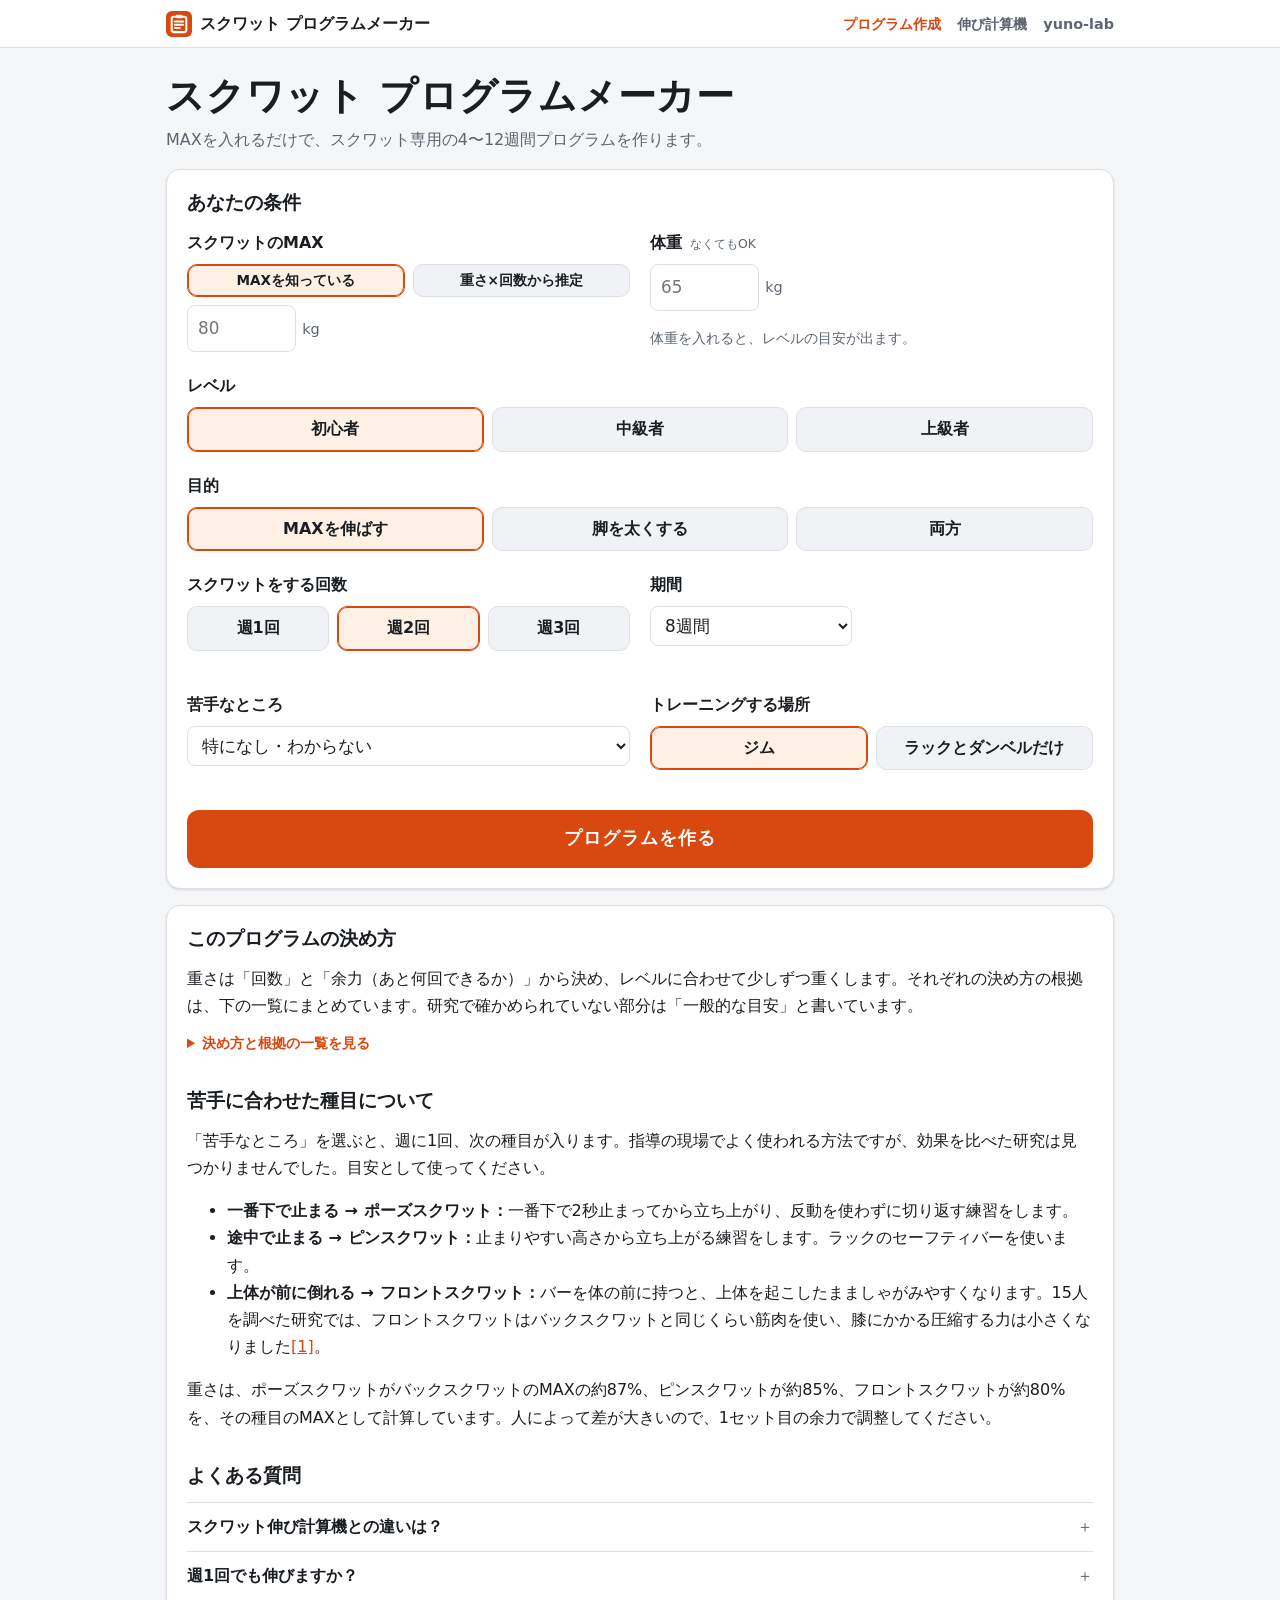
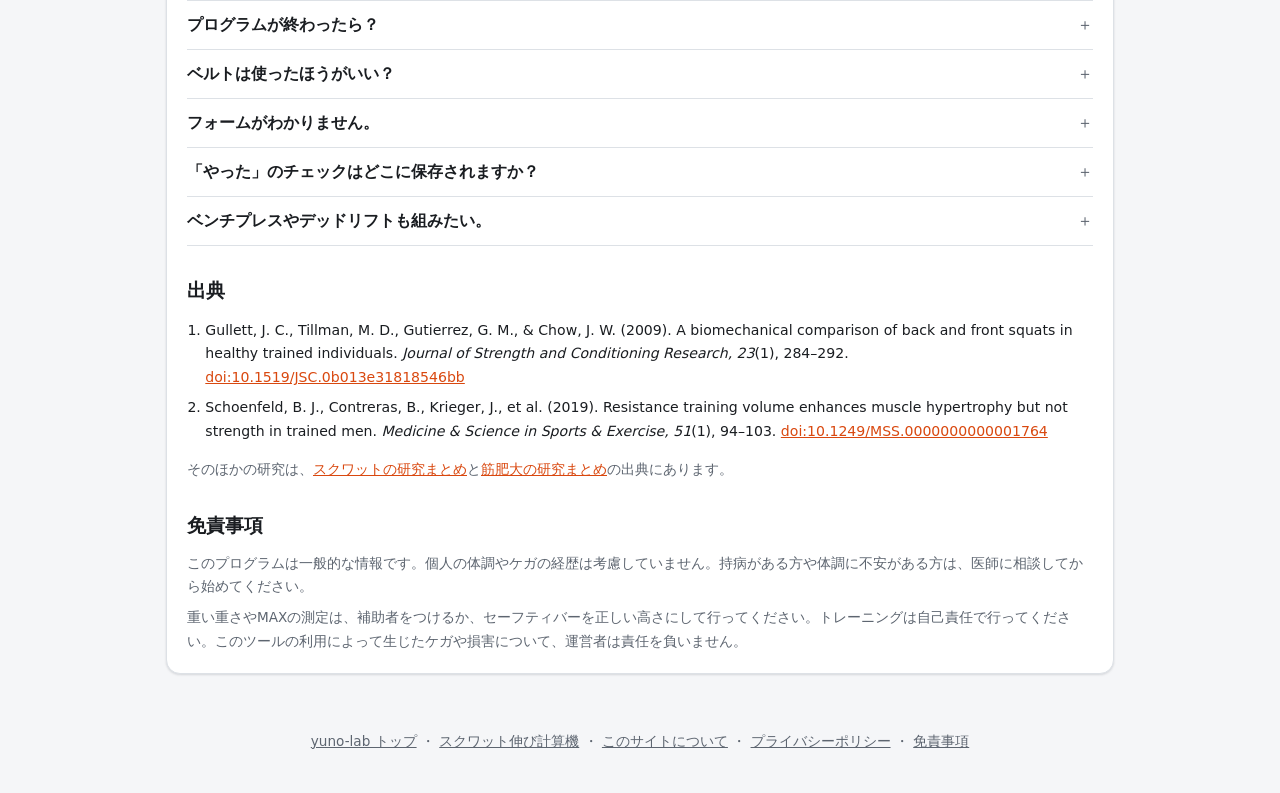
==== commit 92363cd3: "Simplify the page Remove the "free" label, step numbers and the small text under each choice. Show e" ====
--- a/index.html
+++ b/index.html
@@ -47,16 +47,15 @@
 
 <header class="site-header">
   <div class="wrap">
-    <p class="eyebrow">無料・登録不要</p>
     <h1>スクワット プログラムメーカー</h1>
-    <p class="lead">スクワットのMAXを入れるだけで、スクワット専用の4〜12週間プログラムを自動で作ります。目的、週の回数、弱点に合わせて、毎回の重さ、ウォームアップ、プレートの付け方、補助種目まで出します。決め方には、それぞれ根拠の研究をつけています。</p>
+    <p class="lead">MAXを入れるだけで、スクワット専用の4〜12週間プログラムを作ります。</p>
   </div>
 </header>
 
 <main class="wrap">
 
   <section class="card" id="form-section" aria-labelledby="form-title">
-    <h2 id="form-title"><span class="step-num">1</span>あなたの条件</h2>
+    <h2 id="form-title">あなたの条件</h2>
     <form id="prog-form" novalidate>
       <p class="error" id="form-error" role="alert" hidden></p>
 
@@ -75,32 +74,32 @@
             <span class="times">×</span>
             <span class="num"><input type="number" name="liftR" inputmode="numeric" min="1" max="20" step="1" placeholder="5" aria-label="回数"><span class="unit">回</span></span>
             <p class="hint" id="est-out" aria-live="polite"></p>
-            <p class="hint">限界まで挙げた回数を入れます。10回を超える場合は、10回として計算します。</p>
+            <p class="hint">限界まで挙げた回数を入れます（10回まで）。</p>
           </div>
         </div>
 
         <label class="field">
           <span class="field-name">体重<small>なくてもOK</small></span>
           <span class="num"><input type="number" name="bw" inputmode="decimal" min="30" max="200" step="0.1" placeholder="65"><span class="unit">kg</span></span>
-          <span class="hint" id="level-hint" aria-live="polite">体重を入れると、レベルの目安を表示します。</span>
+          <span class="hint" id="level-hint" aria-live="polite">体重を入れると、レベルの目安が出ます。</span>
         </label>
       </div>
 
       <fieldset>
         <legend>レベル</legend>
         <div class="seg">
-          <label><input type="radio" name="level" value="beginner" checked><span>初心者<small>MAXが体重の1.25倍未満</small></span></label>
-          <label><input type="radio" name="level" value="intermediate"><span>中級者<small>体重の1.25〜1.75倍</small></span></label>
-          <label><input type="radio" name="level" value="advanced"><span>上級者<small>体重の1.75倍以上</small></span></label>
+          <label><input type="radio" name="level" value="beginner" checked><span>初心者</span></label>
+          <label><input type="radio" name="level" value="intermediate"><span>中級者</span></label>
+          <label><input type="radio" name="level" value="advanced"><span>上級者</span></label>
         </div>
       </fieldset>
 
       <fieldset>
         <legend>目的</legend>
         <div class="seg">
-          <label><input type="radio" name="goal" value="strength" checked><span>MAXを伸ばす<small>最後の週にMAXを測る</small></span></label>
-          <label><input type="radio" name="goal" value="hypertrophy"><span>脚を太くする<small>回数を多めにして量を積む</small></span></label>
-          <label><input type="radio" name="goal" value="both"><span>両方<small>重い日と回数の日を分ける</small></span></label>
+          <label><input type="radio" name="goal" value="strength" checked><span>MAXを伸ばす</span></label>
+          <label><input type="radio" name="goal" value="hypertrophy"><span>脚を太くする</span></label>
+          <label><input type="radio" name="goal" value="both"><span>両方</span></label>
         </div>
       </fieldset>
 
@@ -134,13 +133,12 @@
             <option value="middle">立ち上がる途中で止まる</option>
             <option value="lean">上体が前に倒れる</option>
           </select>
-          <span class="hint">選ぶと、週に1回、苦手に合わせた種目が入ります。</span>
         </label>
         <fieldset class="field">
           <legend>トレーニングする場所</legend>
           <div class="seg">
-            <label><input type="radio" name="equip" value="gym" checked><span>ジム<small>マシンが使える</small></span></label>
-            <label><input type="radio" name="equip" value="rack"><span>ラックとダンベルだけ<small>マシンがない</small></span></label>
+            <label><input type="radio" name="equip" value="gym" checked><span>ジム</span></label>
+            <label><input type="radio" name="equip" value="rack"><span>ラックとダンベルだけ</span></label>
           </div>
         </fieldset>
       </div>
@@ -151,22 +149,19 @@
 
   <section id="result" aria-labelledby="result-title" hidden>
     <div class="card">
-      <h2 id="result-title"><span class="step-num">2</span>あなたのスクワットプログラム</h2>
+      <h2 id="result-title">あなたのスクワットプログラム</h2>
       <p class="summary-meta" id="summary-meta"></p>
       <ul class="summary-list fact-list" id="fact-list"></ul>
-      <p class="progress-row"><span id="progress-text"></span><button type="button" class="link-btn" id="reset-done" hidden>チェックを消す</button></p>
-      <p class="hint">「やった」のチェックは、この端末のブラウザだけに保存されます。</p>
-      <p class="more-link"><a id="calc-link" href="/squat-goal/">この期間で何kg伸びそうか、スクワット伸び計算機で見る</a></p>
-
-      <div class="rules">
-        <p><strong>重さの調整：</strong>表の重さは目安です。1セット目で余力が指定より2回以上多ければ、次のセットから2.5〜5kg上げます。余力がなければ2.5〜5kg下げます。<a class="cite-chip" href="/squat-goal/evidence.html#autoreg">根拠</a></p>
-        <p><strong>予定の回数ができなかったら：</strong>その日は無理をせずに終えて、次回は同じ重さでやり直します。2回続けてできなければ、MAXを5%下げて作り直します。<span class="cite-chip cite-none">一般的な目安</span></p>
-        <p><strong>しゃがむ深さ：</strong>太ももが床と平行になるより深くしゃがみます。<a class="cite-chip" href="/squat-goal/evidence.html#depth">根拠</a></p>
-      </div>
-
+      <ul class="rules">
+        <li>1セット目の余力が指定より2回以上多ければ、次のセットから2.5〜5kg上げます。余力がなければ2.5〜5kg下げます。<a class="cite-chip" href="/squat-goal/evidence.html#autoreg">根拠</a></li>
+        <li>予定の回数ができなかったら、次回も同じ重さで行います。2回続けてできなければ、MAXを5%下げて作り直します。</li>
+        <li>太ももが床と平行になるより深くしゃがみます。<a class="cite-chip" href="/squat-goal/evidence.html#depth">根拠</a></li>
+      </ul>
+      <p class="progress-row" id="progress-row" hidden><span id="progress-text"></span><button type="button" class="link-btn" id="reset-done">チェックを消す</button></p>
       <div class="actions">
-        <button type="button" class="secondary" id="share-btn">このプログラムのリンクをコピー</button>
-        <button type="button" class="secondary" id="print-btn">印刷する</button>
+        <button type="button" class="secondary" id="share-btn">リンクをコピー</button>
+        <button type="button" class="secondary" id="print-btn">印刷</button>
+        <a id="calc-link" href="/squat-goal/">伸びの予測を見る</a>
       </div>
       <div class="share-box" id="share-box" hidden>
         <input type="text" id="share-url" readonly aria-label="共有リンク">
@@ -176,12 +171,13 @@
 
     <div class="tabs" role="tablist" aria-label="週を選ぶ" id="week-tabs"></div>
     <div id="week-panels"></div>
-    <p class="warmup-note">プレートは、20kgのバーに付ける片側の重さ（kg）です。痛みが出た種目は中止してください。ベンチプレスやデッドリフトも組みたい場合は、<a href="/big3-menu/">BIG3 メニューメーカー</a>を使ってください。</p>
   </section>
 
   <section class="card article" aria-labelledby="how-title">
     <h2 id="how-title">このプログラムの決め方</h2>
-    <p>研究でわかっていることは、その研究を紹介しているページにリンクしています。研究で確かめられていない部分は「一般的な目安」と書いています。</p>
+    <p>重さは「回数」と「余力（あと何回できるか）」から決め、レベルに合わせて少しずつ重くします。それぞれの決め方の根拠は、下の一覧にまとめています。研究で確かめられていない部分は「一般的な目安」と書いています。</p>
+    <details class="more">
+    <summary>決め方と根拠の一覧を見る</summary>
     <div class="table-wrap">
       <table class="data-table">
         <caption>決め方と根拠</caption>
@@ -199,13 +195,14 @@
           <tr><td>重さは、レベルに合わせて少しずつ重くする</td><td><a href="/squat-goal/evidence.html#rate">体重に比べてMAXが軽い人ほど速く伸びた</a>。控えめなペースで見込んでいます</td></tr>
           <tr><td>シーテッドレッグカールを入れる</td><td><a href="/body-menu/evidence.html#length">座って行うレッグカールのほうが、太ももの裏が大きくなった</a></td></tr>
           <tr><td>苦手に合わせた種目</td><td>一般的な目安（<a href="#weak">下で説明</a>）</td></tr>
-          <tr><td>ウォームアップの段階、休憩の長さ、段階の週の配分</td><td>一般的な目安</td></tr>
+          <tr><td>ウォームアップの段階、休憩の長さ、段階の週の配分、予定の回数ができなかったときの戻し方</td><td>一般的な目安</td></tr>
         </tbody>
       </table>
     </div>
+    </details>
 
     <h2 id="weak">苦手に合わせた種目について</h2>
-    <p>苦手なところに合わせて種目を変える方法は、指導の現場でよく使われています。ただし、その効果を比べた研究は見つかりませんでした。目安として使ってください。</p>
+    <p>「苦手なところ」を選ぶと、週に1回、次の種目が入ります。指導の現場でよく使われる方法ですが、効果を比べた研究は見つかりませんでした。目安として使ってください。</p>
     <ul>
       <li><strong>一番下で止まる → ポーズスクワット：</strong>一番下で2秒止まってから立ち上がり、反動を使わずに切り返す練習をします。</li>
       <li><strong>途中で止まる → ピンスクワット：</strong>止まりやすい高さから立ち上がる練習をします。ラックのセーフティバーを使います。</li>
@@ -214,16 +211,15 @@
     <p>重さは、ポーズスクワットがバックスクワットのMAXの約87%、ピンスクワットが約85%、フロントスクワットが約80%を、その種目のMAXとして計算しています。人によって差が大きいので、1セット目の余力で調整してください。</p>
 
     <h2>よくある質問</h2>
-    <h3>スクワット伸び計算機のメニューとの違いは？</h3>
-    <p><a href="/squat-goal/">スクワット伸び計算機</a>は、何週間で何kg伸びるかの予測が中心で、メニューはバックスクワットだけです。こちらは目的、週の回数、苦手なところを選べて、ウォームアップ、プレート、補助種目まで入ったプログラムを作ります。</p>
-    <h3>週1回でも伸びますか？</h3>
-    <p>週の合計の量が同じなら、週の回数による差はほぼなかったと報告されています。週1回の場合は、その日のセット数を1つ増やしています。</p>
-    <h3>プログラムが終わったら？</h3>
-    <p>最後の週の測定か回数チェックの結果を、その日のカードに入れてください。新しいMAXで次のプログラムを作れます。</p>
-    <h3>ベルトは使ったほうがいい？</h3>
-    <p>重い重さを扱うときに使う人が多いです。選び方は<a href="/big3-menu/articles/belt.html">トレーニングベルトの記事</a>で紹介しています。</p>
-    <h3>フォームがわかりません。</h3>
-    <p><a href="/big3-menu/articles/squat-form.html">スクワットのフォームの記事</a>で、初心者がつまずくポイントを紹介しています。</p>
+    <div class="faq">
+      <details><summary>スクワット伸び計算機との違いは？</summary><p><a href="/squat-goal/">スクワット伸び計算機</a>は、何週間で何kg伸びるかを予測します。こちらは、その期間のプログラムを作ります。</p></details>
+      <details><summary>週1回でも伸びますか？</summary><p>週の合計の量が同じなら、週の回数による差はほぼなかったと報告されています。週1回の場合は、その日のセット数を1つ増やしています。</p></details>
+      <details><summary>プログラムが終わったら？</summary><p>最後の週の測定か回数チェックの結果を、その日のカードに入れてください。新しいMAXで次のプログラムを作れます。</p></details>
+      <details><summary>ベルトは使ったほうがいい？</summary><p>重い重さを扱うときに使う人が多いです。選び方は<a href="/big3-menu/articles/belt.html">トレーニングベルトの記事</a>で紹介しています。</p></details>
+      <details><summary>フォームがわかりません。</summary><p><a href="/big3-menu/articles/squat-form.html">スクワットのフォームの記事</a>で、初心者がつまずくポイントを紹介しています。</p></details>
+      <details><summary>「やった」のチェックはどこに保存されますか？</summary><p>この端末のブラウザの中だけに保存されます。ほかの端末には引き継がれません。</p></details>
+      <details><summary>ベンチプレスやデッドリフトも組みたい。</summary><p><a href="/big3-menu/">BIG3 メニューメーカー</a>で、3種目をまとめて組めます。</p></details>
+    </div>
 
     <h2 id="refs">出典</h2>
     <ol class="ref-list">
--- a/css/style.css
+++ b/css/style.css
@@ -1,4 +1,4 @@
-/* BIG3 メニューメーカー */
+/* yuno-lab ツール共通（BIG3・ボディメイク・スクワット・ベンチプレス） */
 
 :root {
   --bg: #f5f6f8;
@@ -75,7 +75,7 @@
 }
 
 /* ---- ヘッダー ---- */
-.site-header { padding-block: 32px 8px; }
+.site-header { padding-block: 24px 0; }
 .eyebrow {
   display: inline-block;
   margin: 0 0 6px;
@@ -92,7 +92,7 @@
   line-height: 1.25;
   letter-spacing: .02em;
 }
-.lead { margin: 10px 0 0; color: var(--muted); max-width: 44em; }
+.lead { margin: 6px 0 0; color: var(--muted); max-width: 44em; }
 
 main { padding-bottom: 32px; }
 
@@ -105,7 +105,7 @@
   margin-block: 16px;
   box-shadow: var(--shadow);
 }
-h2 { font-size: 1.2rem; margin: 0 0 16px; line-height: 1.4; display: flex; align-items: center; gap: 10px; }
+h2 { font-size: 1.2rem; margin: 0 0 12px; line-height: 1.4; display: flex; align-items: center; gap: 10px; }
 .step-num {
   display: inline-grid;
   place-items: center;
@@ -124,8 +124,9 @@
 legend { font-weight: 700; margin-bottom: 8px; padding: 0; }
 
 .seg { display: flex; flex-wrap: wrap; gap: 8px; }
-.seg label { position: relative; flex: 1 1 180px; }
-.seg-compact label { flex-basis: 96px; }
+/* 選択肢は、入るなら1行に同じ幅で並べる */
+.seg-compact { max-width: 480px; }
+.seg label { position: relative; flex: 1 1 0; min-width: max-content; }
 .seg input {
   position: absolute;
   inset: 0;
@@ -217,7 +218,7 @@
 .primary:hover { background: var(--accent-hover); }
 .primary:focus-visible, .secondary:focus-visible { outline: 3px solid var(--accent); outline-offset: 2px; }
 .secondary {
-  padding: 10px 16px;
+  padding: 8px 14px;
   border: 1px solid var(--border);
   border-radius: 10px;
   background: var(--surface);
@@ -225,7 +226,9 @@
   font-weight: 700;
 }
 .secondary:hover { border-color: var(--accent); }
-.actions { display: flex; flex-wrap: wrap; gap: 8px; margin-top: 16px; }
+.actions { display: flex; flex-wrap: wrap; align-items: center; gap: 8px 16px; margin-top: 16px; }
+.actions .secondary { font-size: .9rem; }
+.actions a:not(.btn-link) { font-size: .9rem; font-weight: 700; }
 
 /* ---- 結果: 概要 ---- */
 .summary-meta { margin: -8px 0 12px; color: var(--muted); }
@@ -233,16 +236,14 @@
   list-style: none;
   margin: 0;
   padding: 0;
-  display: grid;
-  grid-template-columns: repeat(auto-fit, minmax(140px, 1fr));
-  gap: 8px;
+  display: flex;
+  flex-wrap: wrap;
+  gap: 8px 28px;
 }
 .summary-list li {
   display: flex;
   flex-direction: column;
-  padding: 10px 12px;
-  border-radius: 10px;
-  background: var(--surface-2);
+  line-height: 1.45;
 }
 .sum-name { font-weight: 700; }
 .sum-val { font-variant-numeric: tabular-nums; }
@@ -278,7 +279,8 @@
   display: flex;
   flex-direction: column;
   align-items: center;
-  min-width: 64px;
+  justify-content: center;
+  min-width: 56px;
   padding: 6px 10px;
   border: 1px solid var(--border);
   border-radius: 10px;
@@ -306,21 +308,16 @@
   box-shadow: var(--shadow);
 }
 .day-title { margin: 0 0 10px; font-size: 1.05rem; display: flex; align-items: center; gap: 8px; }
-.ex-list { list-style: none; margin: 0; padding: 0; display: grid; gap: 10px; }
-.ex {
-  padding: 10px 12px;
-  border-left: 4px solid var(--accent);
-  border-radius: 10px;
-  background: var(--surface-2);
-}
-.ex.is-light { border-left-color: var(--light); }
-.ex.ex-acc { border-left-color: var(--acc); }
-.ex-top { display: flex; align-items: center; gap: 6px; font-weight: 700; }
+.ex-list { list-style: none; margin: 0; padding: 0; }
+.ex { padding: 10px 0; border-top: 1px solid var(--border); }
+.ex:first-child { padding-top: 0; border-top: 0; }
+.ex-top { display: flex; align-items: baseline; gap: 4px 8px; font-weight: 700; }
+.ex-part { color: var(--muted); font-size: .8rem; font-weight: 400; white-space: nowrap; }
 .ex-load { display: flex; align-items: baseline; flex-wrap: wrap; gap: 4px 12px; }
 .ex-weight { font-size: 1.65rem; font-weight: 800; line-height: 1.2; font-variant-numeric: tabular-nums; }
 .ex-weight small { margin-left: 2px; font-size: .9rem; font-weight: 700; }
 .ex-sets { font-weight: 700; }
-.ex-meta { display: flex; flex-wrap: wrap; gap: 2px 14px; color: var(--muted); font-size: .85rem; }
+.ex-meta { display: flex; flex-wrap: wrap; gap: 0 12px; color: var(--muted); font-size: .82rem; }
 
 .badge {
   display: inline-block;
@@ -339,7 +336,7 @@
 
 .day-test { border-color: var(--test); }
 .day-lead { margin: 0 0 12px; color: var(--muted); font-size: .88rem; }
-.test-lift { margin-bottom: 14px; padding: 10px 12px; border-radius: 10px; background: var(--surface-2); }
+.test-lift { margin-bottom: 14px; }
 .test-lift h5 { margin: 0 0 4px; font-size: 1rem; }
 .test-steps { margin: 0; padding-left: 1.4em; font-variant-numeric: tabular-nums; }
 .test-steps li { margin: 3px 0; line-height: 1.45; }
@@ -348,7 +345,7 @@
 .test-steps li.is-attempt .ts-weight { color: var(--test); }
 .test-next { margin: 6px 0 0; font-size: .88rem; }
 
-.warmup-note { margin-top: 16px; color: var(--muted); font-size: .9rem; }
+.warmup-note { margin-top: 16px; color: var(--muted); font-size: .85rem; }
 
 /* ---- 解説 ---- */
 .article h2 { margin-top: 32px; }
@@ -363,7 +360,7 @@
 .plan-table thead th { background: var(--surface-2); }
 .plan-table tr.is-light td { color: var(--light); }
 .plan-table tr.is-test td { color: var(--test); }
-.disclaimer { padding: 12px 16px; border-radius: 10px; background: var(--surface-2); font-size: .9rem; }
+.disclaimer { color: var(--muted); font-size: .85rem; }
 .disclaimer p:last-child { margin-bottom: 0; }
 
 /* ---- フッター ---- */
@@ -496,14 +493,12 @@
 .sets-bar { position: relative; height: 8px; min-width: 80px; border-radius: 999px; background: var(--surface-2); overflow: hidden; }
 .sets-bar span { position: absolute; inset: 0 auto 0 0; border-radius: 999px; background: var(--accent); }
 .sets-bar.is-low span { background: var(--light); }
-.rules { margin: 12px 0 0; padding: 12px 16px; border-radius: 10px; background: var(--surface-2); font-size: .92rem; }
-.rules p { margin: 0 0 6px; }
-.rules p:last-child { margin-bottom: 0; }
-.ex-cue { margin: 4px 0 0; color: var(--muted); font-size: .82rem; line-height: 1.55; }
+.rules { margin: 16px 0 0; padding-left: 1.2em; font-size: .9rem; }
+.rules li { margin: 4px 0; }
+.ex-cue { margin: 2px 0 0; color: var(--muted); font-size: .8rem; line-height: 1.55; }
 .badge-long { background: var(--acc-soft); color: var(--acc); }
 .badge-part { background: var(--surface); color: var(--muted); border: 1px solid var(--border); }
 .day-minutes { margin-left: auto; color: var(--muted); font-size: .85rem; font-weight: 700; white-space: nowrap; }
-.ex.ex-iso { border-left-color: var(--acc); }
 .ex-sets-big { font-size: 1.15rem; font-weight: 800; }
 .cite { color: var(--muted); font-size: .85rem; }
 .ref-list { padding-left: 1.4em; font-size: .88rem; }
@@ -525,7 +520,6 @@
 #reps-field[hidden] { display: none !important; }
 #reps-field .hint { width: 100%; margin: 0; }
 .num input[name="liftR"] { width: 4.5em; }
-.seg-mini label { flex-basis: 120px; }
 .seg-mini span { padding: 6px 8px; font-size: .85rem; }
 select {
   width: 100%;
@@ -546,7 +540,7 @@
 .big-num { font-size: clamp(2rem, 9vw, 2.8rem); font-weight: 800; color: var(--accent); font-variant-numeric: tabular-nums; }
 .big-gain { font-weight: 700; font-variant-numeric: tabular-nums; }
 
-.chart-box { margin: 4px 0 0; }
+.chart-box { max-width: 640px; margin: 4px 0 0; }
 .chart { display: block; width: 100%; height: auto; }
 .chart .grid { stroke: var(--border); stroke-width: 1; }
 .chart .tick { fill: var(--muted); font-size: 13px; font-variant-numeric: tabular-nums; }
@@ -565,39 +559,32 @@
 .rate-notes { margin: 12px 0 0; padding-left: 1.2em; font-size: .92rem; }
 .rate-notes li { margin: 4px 0; }
 .cite-chip {
-  display: inline-block;
-  margin-left: 6px;
-  padding: 0 8px;
-  border: 1px solid var(--light);
-  border-radius: 999px;
+  margin-left: 4px;
   color: var(--light);
-  font-size: .72rem;
-  font-weight: 700;
-  line-height: 1.7;
-  text-decoration: none;
+  font-size: .75rem;
+  font-weight: 700;
+  text-underline-offset: 2px;
   white-space: nowrap;
-  vertical-align: 1px;
-}
-a.cite-chip:hover { background: var(--light-soft); }
-.cite-none { border-color: var(--border); color: var(--muted); }
-
-.verdict { margin-top: 16px; padding: 14px 16px; border-radius: 10px; border-left: 4px solid var(--accent); background: var(--accent-soft); }
+}
+.cite-none { color: var(--muted); font-weight: 400; }
+
+.verdict { margin-top: 16px; padding: 12px 16px; border-radius: 10px; border-left: 4px solid var(--accent); background: var(--accent-soft); }
 .verdict p { margin: 0 0 6px; }
 .verdict p:last-child { margin-bottom: 0; }
 .verdict-title { font-size: 1.1rem; font-weight: 800; }
 .verdict-likely { border-left-color: #2b8a3e; background: rgba(43, 138, 62, .1); }
 .verdict-beyond { border-left-color: var(--test); background: var(--test-soft); }
-.verdict-cite .cite-chip:first-child { margin-left: 0; }
-
-.study-list { list-style: none; margin: 12px 0 0; padding: 0; display: grid; gap: 10px; }
-.study { padding: 12px 14px; border-radius: 10px; background: var(--surface-2); border-left: 4px solid var(--light); }
+
+.study-list { list-style: none; margin: 8px 0 0; padding: 0; }
+.study { padding: 8px 0; border-top: 1px solid var(--border); }
+.study:first-child { border-top: 0; }
 .study-top { display: flex; flex-wrap: wrap; align-items: baseline; justify-content: space-between; gap: 4px 12px; }
 .study-ratio { font-weight: 800; }
 .study-ref { font-size: .85rem; font-weight: 700; }
 .study p { margin: 2px 0 0; }
 .study-who { color: var(--muted); font-size: .88rem; }
 .study-result { font-weight: 700; font-variant-numeric: tabular-nums; }
-.study-yours { color: var(--accent); font-weight: 700; font-size: .92rem; }
+.study-yours { color: var(--accent); font-weight: 700; font-size: .92rem; white-space: nowrap; }
 .more-link { margin: 12px 0 0; font-size: .9rem; }
 .method-list { margin: 12px 0 0; padding-left: 1.2em; font-size: .92rem; }
 .method-list li { margin: 4px 0; }
@@ -627,21 +614,20 @@
 .progress-row { display: flex; flex-wrap: wrap; align-items: center; gap: 4px 12px; margin: 14px 0 0; font-weight: 700; }
 .link-btn { padding: 0; border: 0; background: none; color: var(--accent); font-size: .85rem; font-weight: 700; text-decoration: underline; }
 
-.warmup { margin: 0 0 10px; padding: 8px 12px; border-radius: 10px; background: var(--surface-2); font-size: .88rem; }
+.warmup { margin: 0 0 10px; font-size: .85rem; }
 .warmup summary { display: flex; flex-wrap: wrap; gap: 2px 10px; cursor: pointer; list-style: none; }
 .warmup summary::-webkit-details-marker { display: none; }
 .warmup summary::before { content: '▸'; color: var(--muted); }
 .warmup[open] summary::before { content: '▾'; }
 .wu-title { font-weight: 700; }
 .wu-line { color: var(--muted); font-variant-numeric: tabular-nums; }
+.wu-step { white-space: nowrap; }
 .wu-list { margin: 6px 0 0; padding-left: 1.6em; font-variant-numeric: tabular-nums; }
 .wu-list li { margin: 2px 0; }
 .wu-list .ts-note { display: inline; margin-left: 8px; }
 
-.ex.ex-var { border-left-color: var(--test); }
 .badge-var { background: var(--test-soft); color: var(--test); }
 .ex-top { flex-wrap: wrap; }
-.ex-top > span:first-child { white-space: nowrap; }
 
 .day-title { flex-wrap: wrap; }
 .day-title .day-minutes { margin-left: auto; }
@@ -650,7 +636,7 @@
 .day.is-done { opacity: .6; }
 .day.is-done .done-label { color: var(--accent); }
 
-.next-cycle { margin-top: 12px; padding: 10px 12px; border-radius: 10px; background: var(--surface-2); }
+.next-cycle { margin-top: 12px; padding-top: 10px; border-top: 1px solid var(--border); }
 .next-label { display: flex; flex-wrap: wrap; align-items: center; gap: 6px 10px; font-size: .88rem; font-weight: 700; }
 .next-label .num input { width: 6em; }
 .next-out { margin: 6px 0; font-weight: 800; font-variant-numeric: tabular-nums; }
@@ -661,3 +647,41 @@
   .day.is-done { opacity: 1; }
   .warmup summary::before { content: none; }
 }
+
+/* 長い種目名はカードの中で折り返す */
+.ex-name { overflow-wrap: anywhere; }
+
+/* ---- ベンチプレス伸び計算機専用 ---- */
+.data-table .cell-num { white-space: nowrap; font-variant-numeric: tabular-nums; }
+.data-table tr.is-main th, .data-table tr.is-main td { color: var(--accent); font-weight: 800; }
+#formula-box p { margin: 0 0 8px; }
+.actions .btn-link { padding: 10px 18px; }
+
+/* ---- よくある質問（開いて読む） ---- */
+.faq { margin: 0; }
+.faq details { border-bottom: 1px solid var(--border); }
+.faq details:first-child { border-top: 1px solid var(--border); }
+.faq summary {
+  display: flex;
+  justify-content: space-between;
+  gap: 12px;
+  padding: 12px 0;
+  font-weight: 700;
+  line-height: 1.5;
+  cursor: pointer;
+  list-style: none;
+}
+.faq summary::-webkit-details-marker { display: none; }
+.faq summary::after { content: '＋'; flex: none; color: var(--muted); font-weight: 400; }
+.faq details[open] summary::after { content: '－'; }
+.faq details > :not(summary) { margin: 0 0 12px; }
+.faq summary:focus-visible { outline: 3px solid var(--accent); outline-offset: 2px; }
+
+/* ---- 開いて見る表 ---- */
+.more { margin-top: 12px; }
+.more > summary { color: var(--accent); font-size: .9rem; font-weight: 700; cursor: pointer; }
+.more > summary:focus-visible { outline: 3px solid var(--accent); outline-offset: 2px; }
+.more[open] > summary { margin-bottom: 4px; }
+
+/* ---- 記事への小さなリンク ---- */
+.link-list { display: flex; flex-wrap: wrap; gap: 4px 20px; margin: 0; padding: 0; list-style: none; font-size: .92rem; }
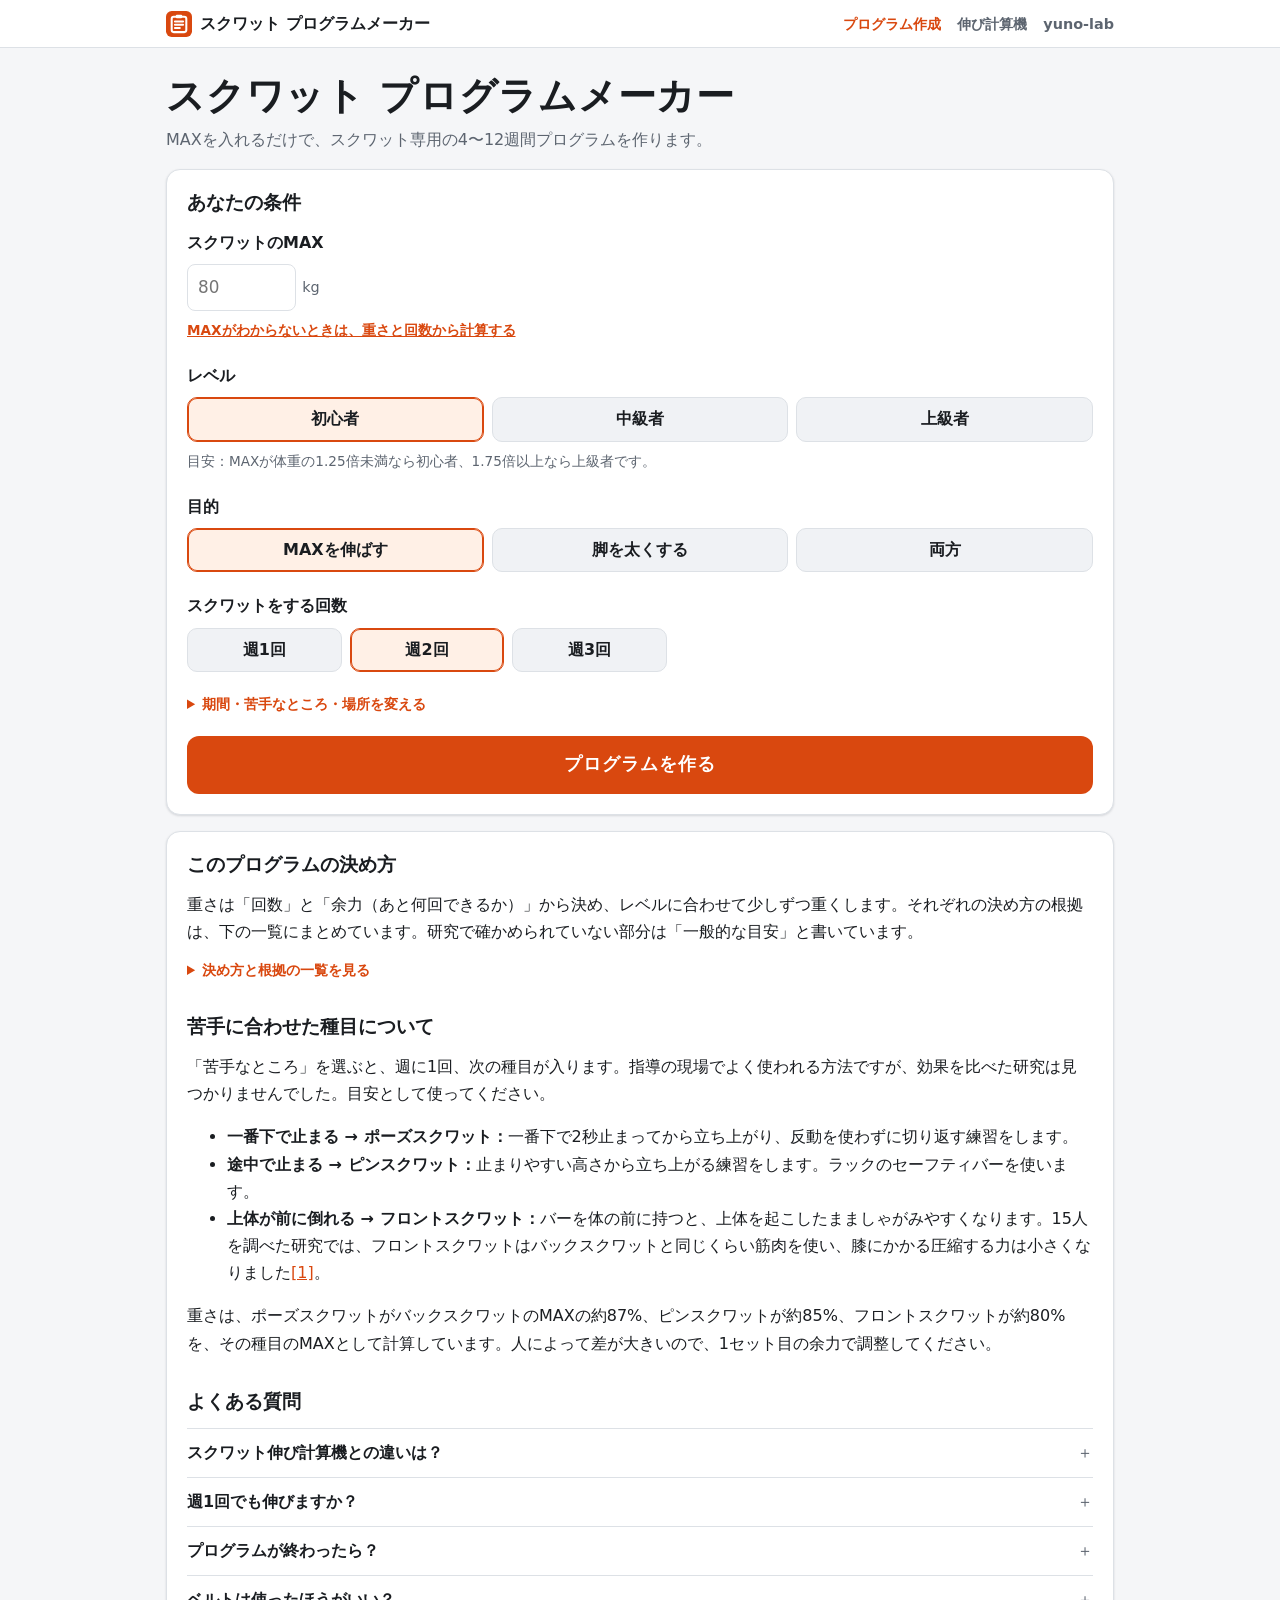
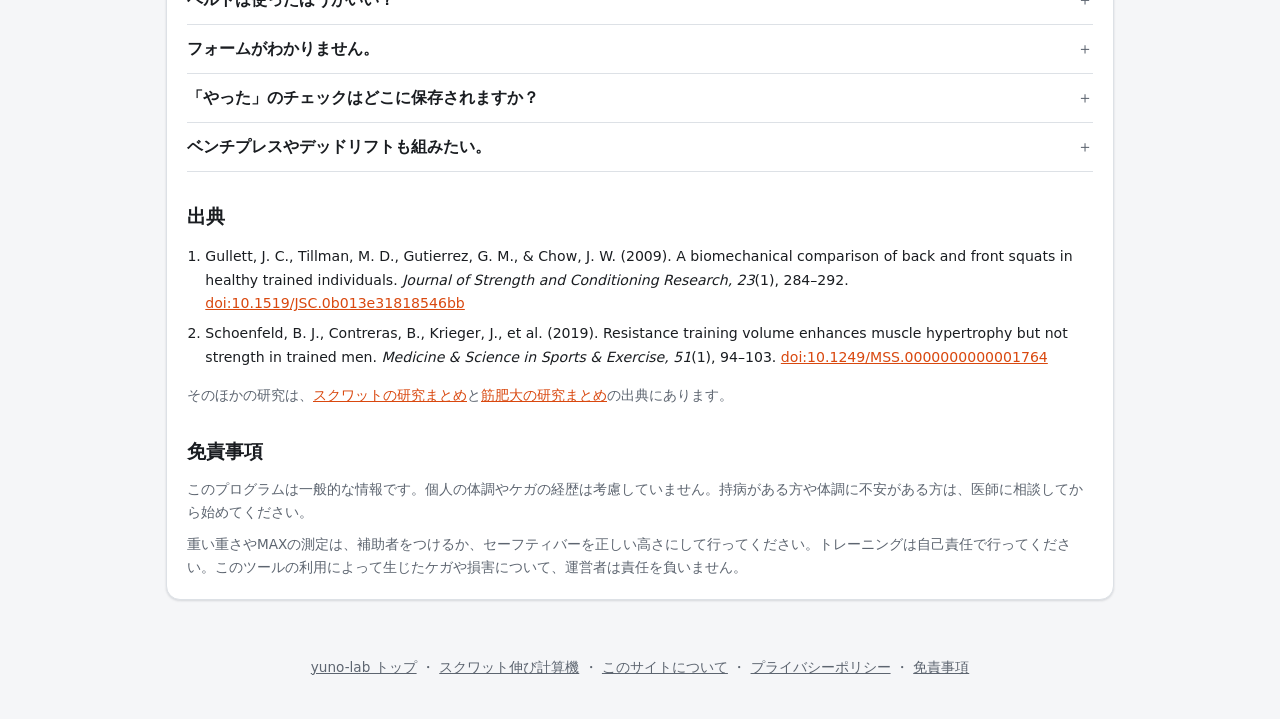
==== commit 742d7a76: "Ask for fewer inputs Drop the bodyweight (and sex) inputs, which only suggested a level; when the ca" ====
--- a/index.html
+++ b/index.html
@@ -58,31 +58,20 @@
     <h2 id="form-title">あなたの条件</h2>
     <form id="prog-form" novalidate>
       <p class="error" id="form-error" role="alert" hidden></p>
-
-      <div class="field-grid">
-        <div class="field">
-          <span class="field-name" id="max-label">スクワットのMAX</span>
-          <div class="seg seg-compact seg-mini" role="radiogroup" aria-labelledby="max-label">
-            <label><input type="radio" name="mode" value="max" checked><span>MAXを知っている</span></label>
-            <label><input type="radio" name="mode" value="reps"><span>重さ×回数から推定</span></label>
-          </div>
-          <div id="max-field">
-            <span class="num"><input type="number" name="max" inputmode="decimal" min="20" max="400" step="0.5" placeholder="80" aria-label="スクワットのMAX（kg）"><span class="unit">kg</span></span>
-          </div>
-          <div id="reps-field" hidden>
-            <span class="num"><input type="number" name="liftW" inputmode="decimal" min="20" max="400" step="0.5" placeholder="70" aria-label="挙げた重さ（kg）"><span class="unit">kg</span></span>
-            <span class="times">×</span>
-            <span class="num"><input type="number" name="liftR" inputmode="numeric" min="1" max="20" step="1" placeholder="5" aria-label="回数"><span class="unit">回</span></span>
-            <p class="hint" id="est-out" aria-live="polite"></p>
-            <p class="hint">限界まで挙げた回数を入れます（10回まで）。</p>
-          </div>
-        </div>
-
-        <label class="field">
-          <span class="field-name">体重<small>なくてもOK</small></span>
-          <span class="num"><input type="number" name="bw" inputmode="decimal" min="30" max="200" step="0.1" placeholder="65"><span class="unit">kg</span></span>
-          <span class="hint" id="level-hint" aria-live="polite">体重を入れると、レベルの目安が出ます。</span>
-        </label>
+      <input type="hidden" name="mode" value="max">
+
+      <div class="field form-field">
+        <span class="field-name" id="max-label">スクワットのMAX</span>
+        <div id="max-field">
+          <span class="num"><input type="number" name="max" inputmode="decimal" min="20" max="400" step="0.5" placeholder="80" aria-labelledby="max-label"><span class="unit">kg</span></span>
+        </div>
+        <div id="reps-field" hidden>
+          <span class="num"><input type="number" name="liftW" inputmode="decimal" min="20" max="400" step="0.5" placeholder="70" aria-label="挙げた重さ（kg）"><span class="unit">kg</span></span>
+          <span class="times">×</span>
+          <span class="num"><input type="number" name="liftR" inputmode="numeric" min="1" max="20" step="1" placeholder="5" aria-label="回数"><span class="unit">回</span></span>
+          <p class="hint" id="est-out" aria-live="polite"></p>
+        </div>
+        <button type="button" class="link-btn" id="mode-btn">MAXがわからないときは、重さと回数から計算する</button>
       </div>
 
       <fieldset>
@@ -92,6 +81,7 @@
           <label><input type="radio" name="level" value="intermediate"><span>中級者</span></label>
           <label><input type="radio" name="level" value="advanced"><span>上級者</span></label>
         </div>
+        <p class="hint">目安：MAXが体重の1.25倍未満なら初心者、1.75倍以上なら上級者です。</p>
       </fieldset>
 
       <fieldset>
@@ -103,45 +93,46 @@
         </div>
       </fieldset>
 
-      <div class="field-grid">
-        <fieldset class="field">
-          <legend>スクワットをする回数</legend>
-          <div class="seg seg-compact">
-            <label><input type="radio" name="freq" value="1"><span>週1回</span></label>
-            <label><input type="radio" name="freq" value="2" checked><span>週2回</span></label>
-            <label><input type="radio" name="freq" value="3"><span>週3回</span></label>
-          </div>
-        </fieldset>
-        <label class="field">
-          <span class="field-name">期間</span>
-          <select name="weeks">
-            <option value="4">4週間</option>
-            <option value="6">6週間</option>
-            <option value="8" selected>8週間</option>
-            <option value="10">10週間</option>
-            <option value="12">12週間</option>
-          </select>
-        </label>
-      </div>
-
-      <div class="field-grid">
-        <label class="field">
-          <span class="field-name">苦手なところ</span>
-          <select name="weak" class="select-wide">
-            <option value="none" selected>特になし・わからない</option>
-            <option value="bottom">しゃがんだ一番下で止まる</option>
-            <option value="middle">立ち上がる途中で止まる</option>
-            <option value="lean">上体が前に倒れる</option>
-          </select>
-        </label>
-        <fieldset class="field">
-          <legend>トレーニングする場所</legend>
-          <div class="seg">
-            <label><input type="radio" name="equip" value="gym" checked><span>ジム</span></label>
-            <label><input type="radio" name="equip" value="rack"><span>ラックとダンベルだけ</span></label>
-          </div>
-        </fieldset>
-      </div>
+      <fieldset>
+        <legend>スクワットをする回数</legend>
+        <div class="seg seg-compact">
+          <label><input type="radio" name="freq" value="1"><span>週1回</span></label>
+          <label><input type="radio" name="freq" value="2" checked><span>週2回</span></label>
+          <label><input type="radio" name="freq" value="3"><span>週3回</span></label>
+        </div>
+      </fieldset>
+
+      <details class="more form-more" id="more-settings">
+        <summary>期間・苦手なところ・場所を変える</summary>
+        <div class="field-grid">
+          <label class="field">
+            <span class="field-name">期間</span>
+            <select name="weeks">
+              <option value="4">4週間</option>
+              <option value="6">6週間</option>
+              <option value="8" selected>8週間</option>
+              <option value="10">10週間</option>
+              <option value="12">12週間</option>
+            </select>
+          </label>
+          <label class="field">
+            <span class="field-name">苦手なところ</span>
+            <select name="weak" class="select-wide">
+              <option value="none" selected>特になし・わからない</option>
+              <option value="bottom">しゃがんだ一番下で止まる</option>
+              <option value="middle">立ち上がる途中で止まる</option>
+              <option value="lean">上体が前に倒れる</option>
+            </select>
+          </label>
+          <fieldset class="field">
+            <legend>トレーニングする場所</legend>
+            <div class="seg">
+              <label><input type="radio" name="equip" value="gym" checked><span>ジム</span></label>
+              <label><input type="radio" name="equip" value="rack"><span>ラックとダンベルだけ</span></label>
+            </div>
+          </fieldset>
+        </div>
+      </details>
 
       <button type="submit" class="primary">プログラムを作る</button>
     </form>
--- a/css/style.css
+++ b/css/style.css
@@ -685,3 +685,12 @@
 
 /* ---- 記事への小さなリンク ---- */
 .link-list { display: flex; flex-wrap: wrap; gap: 4px 20px; margin: 0; padding: 0; list-style: none; font-size: .92rem; }
+
+/* ---- 入力欄（MAXがわからないときのリンク・折りたたんだ設定） ---- */
+.form-field { margin-bottom: 20px; }
+.field .link-btn, .mode-line .link-btn { align-self: flex-start; text-align: left; }
+.mode-line { margin: -8px 0 20px; }
+.form-more { margin: 0 0 20px; }
+.form-more > .field-grid { margin: 12px 0 0; }
+.form-more > fieldset { margin: 12px 0 0; }
+.field-grid > fieldset { margin: 0; }
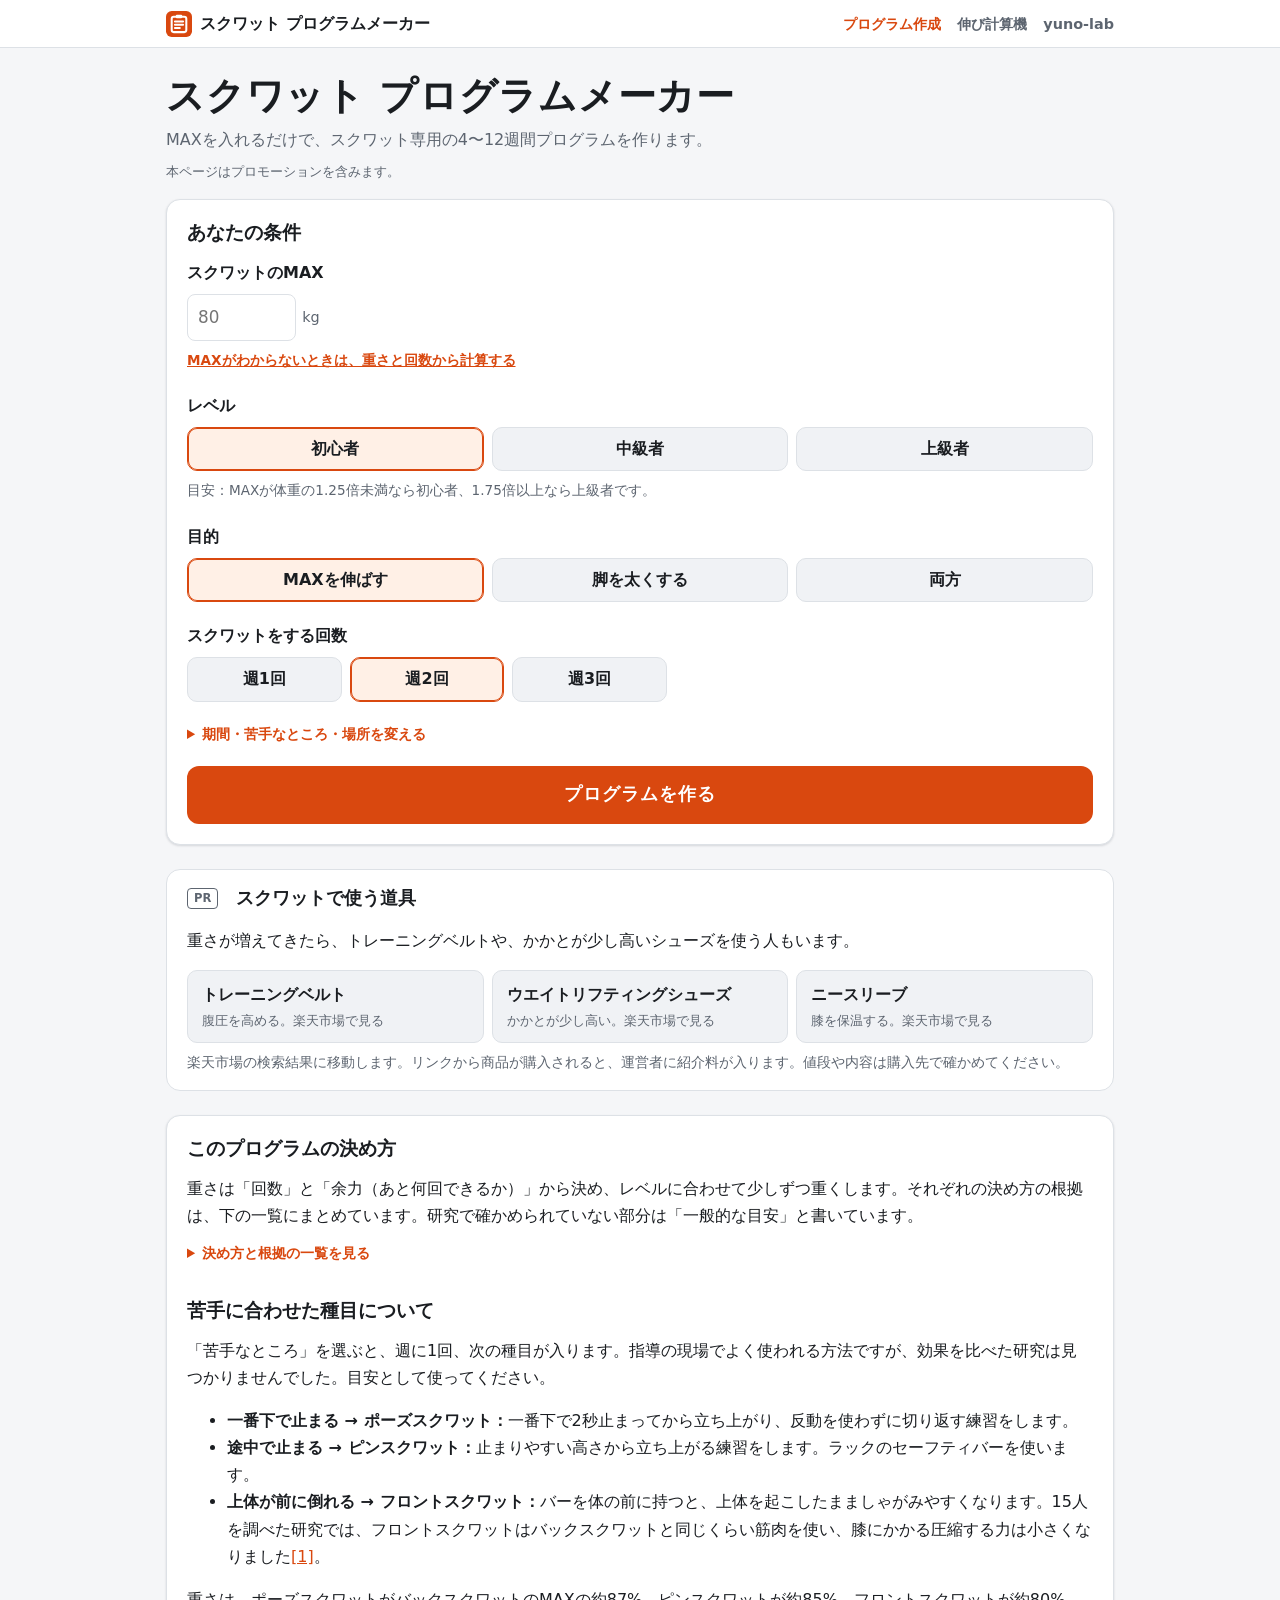
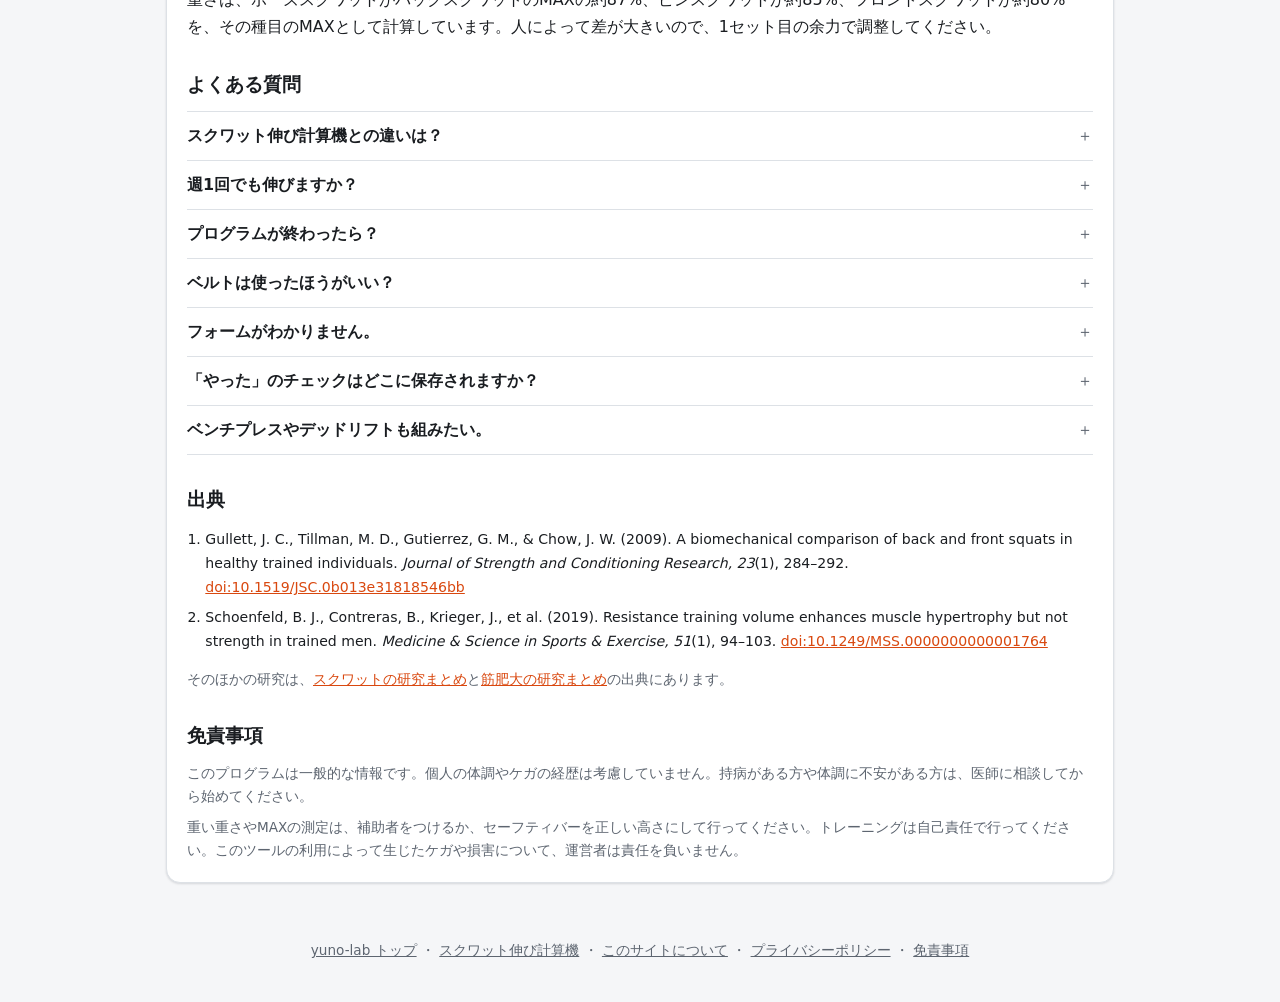
==== commit 9d787b44: "Add PR-labelled gear links Co-Authored-By: Claude Opus 5.5 <noreply@anthropic.com>" ====
--- a/index.html
+++ b/index.html
@@ -49,6 +49,7 @@
   <div class="wrap">
     <h1>スクワット プログラムメーカー</h1>
     <p class="lead">MAXを入れるだけで、スクワット専用の4〜12週間プログラムを作ります。</p>
+    <p class="pr-note">本ページはプロモーションを含みます。</p>
   </div>
 </header>
 
@@ -164,6 +165,17 @@
     <div id="week-panels"></div>
   </section>
 
+  <section class="pr-box" aria-labelledby="gear-title">
+    <h2 id="gear-title"><span class="pr-label">PR</span>スクワットで使う道具</h2>
+    <p>重さが増えてきたら、トレーニングベルトや、かかとが少し高いシューズを使う人もいます。</p>
+    <ul class="pr-links">
+      <li><a href="https://hb.afl.rakuten.co.jp/hgc/584a279b.2b83ca67.584a279c.b426829b/?pc=https%3A%2F%2Fsearch.rakuten.co.jp%2Fsearch%2Fmall%2F%25E3%2583%2588%25E3%2583%25AC%25E3%2583%25BC%25E3%2583%258B%25E3%2583%25B3%25E3%2582%25B0%25E3%2583%2599%25E3%2583%25AB%25E3%2583%2588%2F&amp;link_type=text" target="_blank" rel="nofollow sponsored noopener">トレーニングベルト<small>腹圧を高める。楽天市場で見る</small></a></li>
+      <li><a href="https://hb.afl.rakuten.co.jp/hgc/584a279b.2b83ca67.584a279c.b426829b/?pc=https%3A%2F%2Fsearch.rakuten.co.jp%2Fsearch%2Fmall%2F%25E3%2582%25A6%25E3%2582%25A8%25E3%2582%25A4%25E3%2583%2588%25E3%2583%25AA%25E3%2583%2595%25E3%2583%2586%25E3%2582%25A3%25E3%2583%25B3%25E3%2582%25B0%25E3%2582%25B7%25E3%2583%25A5%25E3%2583%25BC%25E3%2582%25BA%2F&amp;link_type=text" target="_blank" rel="nofollow sponsored noopener">ウエイトリフティングシューズ<small>かかとが少し高い。楽天市場で見る</small></a></li>
+      <li><a href="https://hb.afl.rakuten.co.jp/hgc/584a279b.2b83ca67.584a279c.b426829b/?pc=https%3A%2F%2Fsearch.rakuten.co.jp%2Fsearch%2Fmall%2F%25E3%2583%258B%25E3%2583%25BC%25E3%2582%25B9%25E3%2583%25AA%25E3%2583%25BC%25E3%2583%2596%2B%25E7%25AD%258B%25E3%2583%2588%25E3%2583%25AC%2F&amp;link_type=text" target="_blank" rel="nofollow sponsored noopener">ニースリーブ<small>膝を保温する。楽天市場で見る</small></a></li>
+    </ul>
+    <p class="hint">楽天市場の検索結果に移動します。リンクから商品が購入されると、運営者に紹介料が入ります。値段や内容は購入先で確かめてください。</p>
+  </section>
+
   <section class="card article" aria-labelledby="how-title">
     <h2 id="how-title">このプログラムの決め方</h2>
     <p>重さは「回数」と「余力（あと何回できるか）」から決め、レベルに合わせて少しずつ重くします。それぞれの決め方の根拠は、下の一覧にまとめています。研究で確かめられていない部分は「一般的な目安」と書いています。</p>
--- a/css/style.css
+++ b/css/style.css
@@ -694,3 +694,17 @@
 .form-more > .field-grid { margin: 12px 0 0; }
 .form-more > fieldset { margin: 12px 0 0; }
 .field-grid > fieldset { margin: 0; }
+
+/* 紹介リンク（アフィリエイト）。広告であることがわかるように「PR」をつける */
+.pr-note { margin: 8px 0 0; color: var(--muted); font-size: .8rem; }
+.pr-box { margin: 24px 0; padding: 16px 20px; border: 1px solid var(--border); border-radius: var(--radius); background: var(--surface); }
+.pr-box h2, .pr-box .pr-title { margin: 0 0 8px; font-size: 1.1rem; font-weight: 800; }
+.pr-label { display: inline-block; margin-right: 8px; padding: 0 6px; border: 1px solid var(--muted); border-radius: 4px; color: var(--muted); font-size: .72rem; font-weight: 700; line-height: 1.6; vertical-align: middle; }
+.pr-links { display: grid; grid-template-columns: repeat(auto-fit, minmax(200px, 1fr)); gap: 8px; margin: 12px 0 0; padding: 0; list-style: none; }
+.pr-box ul.pr-links { padding-left: 0; }
+.pr-links a { display: block; height: 100%; padding: 10px 14px; border: 1px solid var(--border); border-radius: 10px; background: var(--surface-2); color: var(--text); font-weight: 700; text-decoration: none; }
+.pr-links a:hover { border-color: var(--accent); }
+.pr-links small { display: block; margin-top: 2px; color: var(--muted); font-size: .8rem; font-weight: 400; }
+.pr-items a { display: flex; align-items: center; gap: 12px; }
+.pr-items img { flex: none; width: 72px; height: 72px; border-radius: 8px; background: #fff; object-fit: contain; }
+@media print { .pr-box, .pr-note { display: none !important; } }
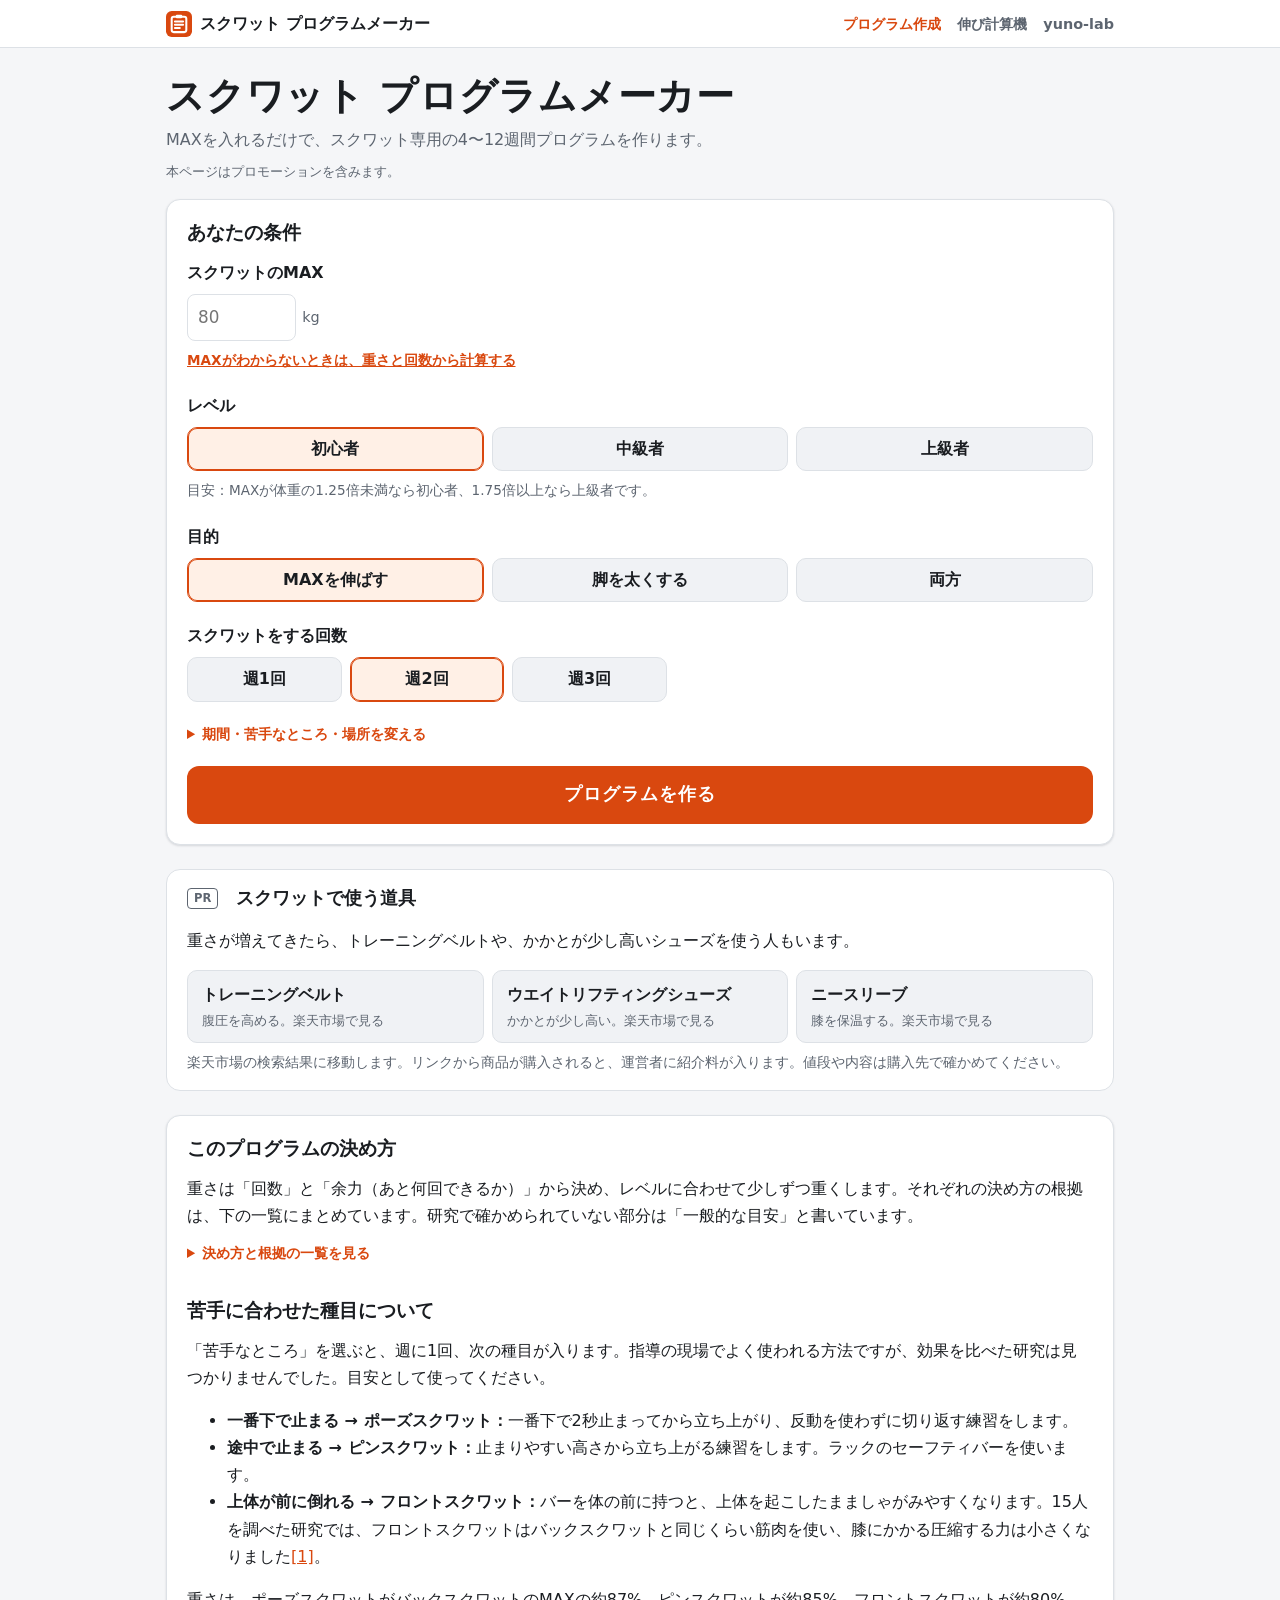
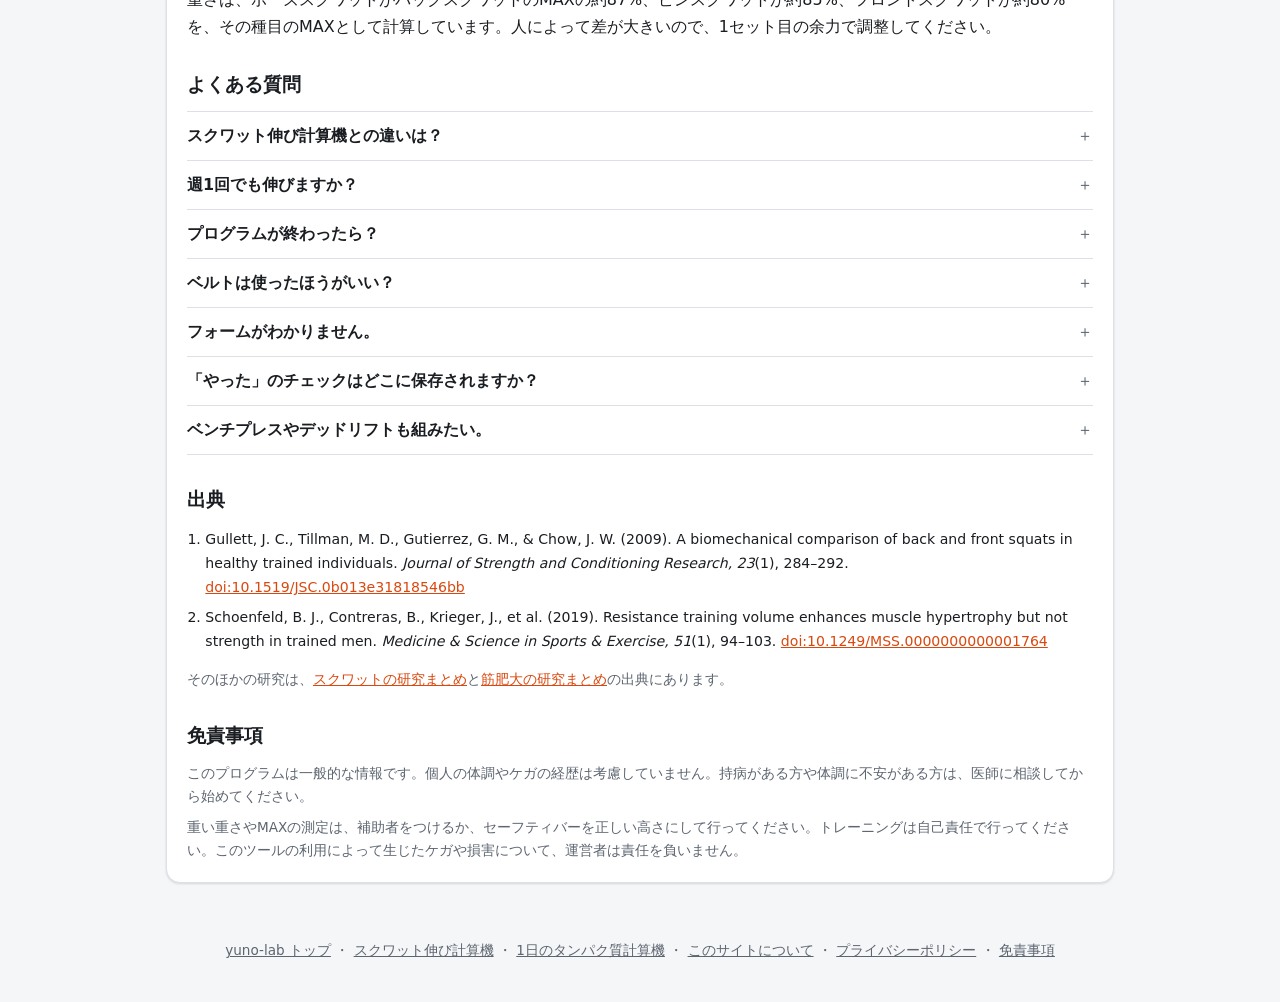
==== commit 04713da3: "Link to the daily protein calculator Co-Authored-By: Claude Opus 5.5 <noreply@anthropic.com>" ====
--- a/index.html
+++ b/index.html
@@ -245,6 +245,8 @@
     <span aria-hidden="true">・</span>
     <a href="/squat-goal/">スクワット伸び計算機</a>
     <span aria-hidden="true">・</span>
+    <a href="/protein-calc/">1日のタンパク質計算機</a>
+    <span aria-hidden="true">・</span>
     <a href="/about.html">このサイトについて</a>
     <span aria-hidden="true">・</span>
     <a href="/privacy.html">プライバシーポリシー</a>
